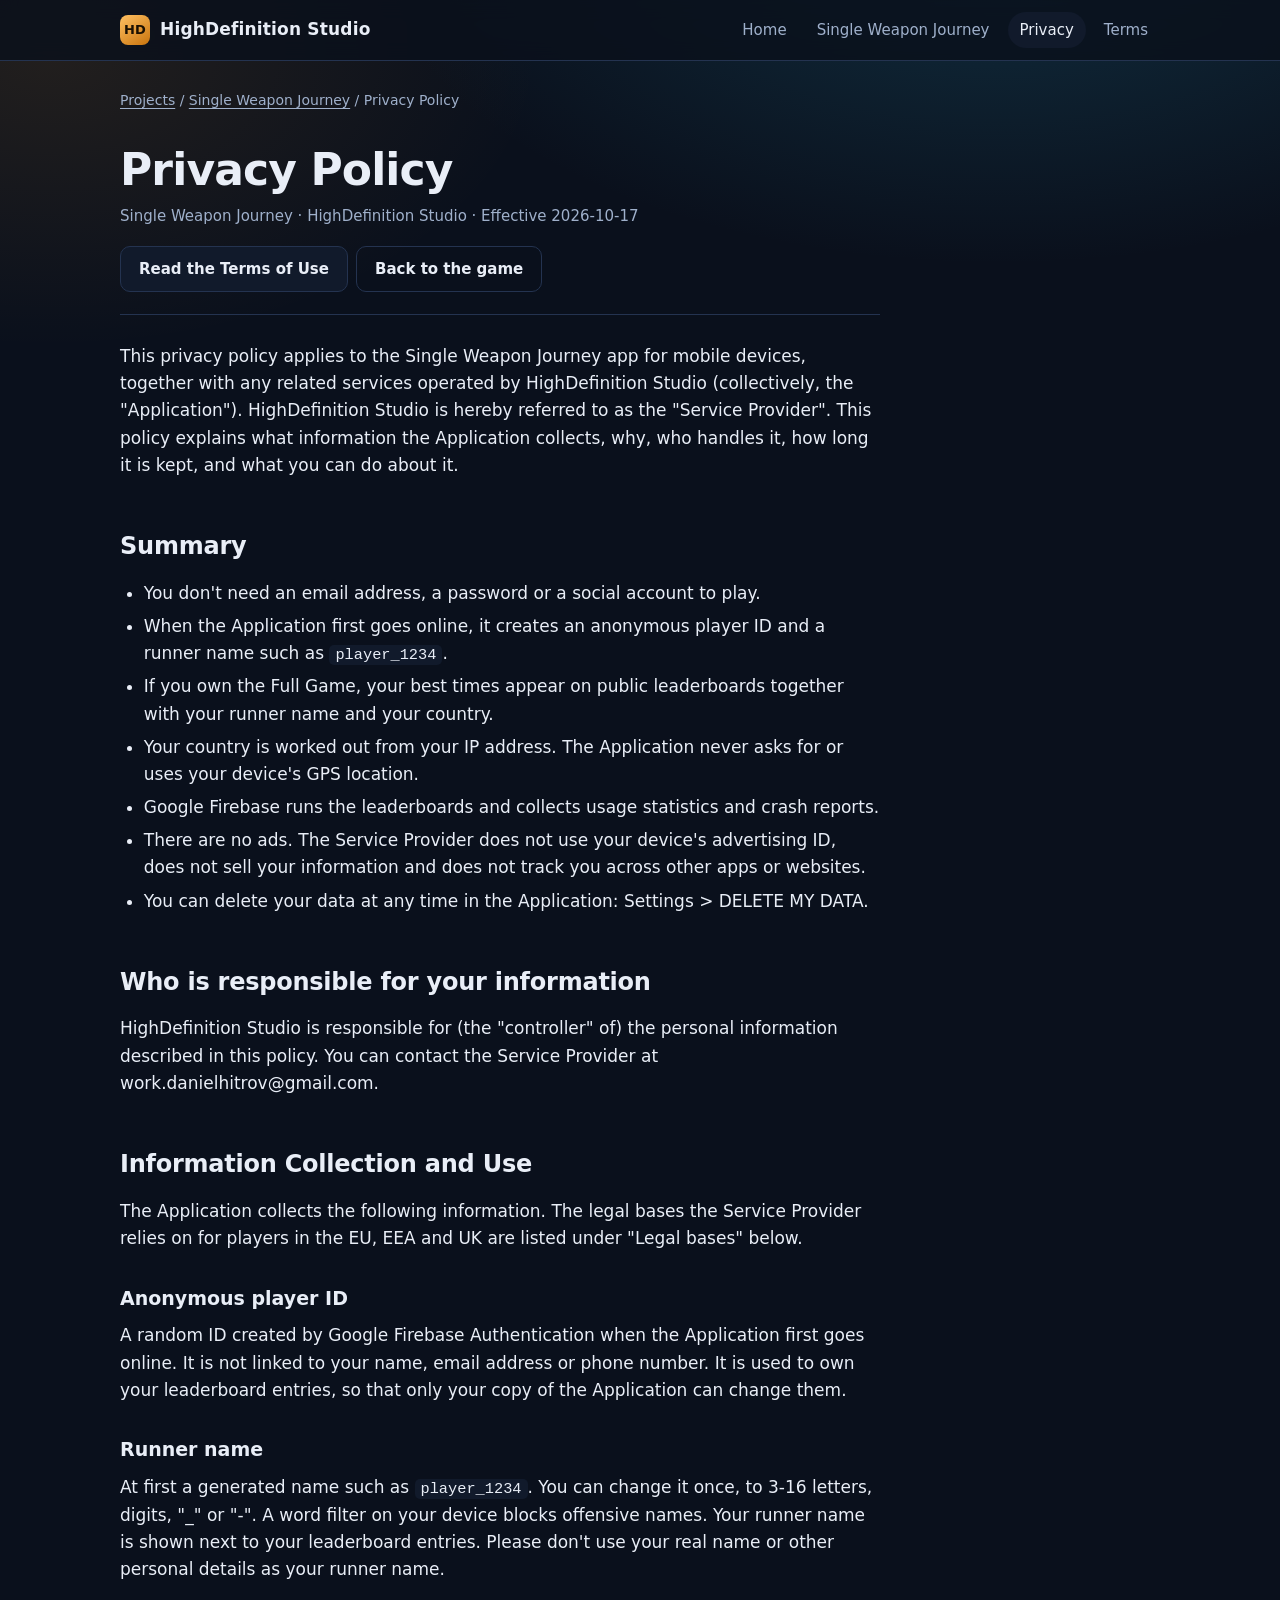
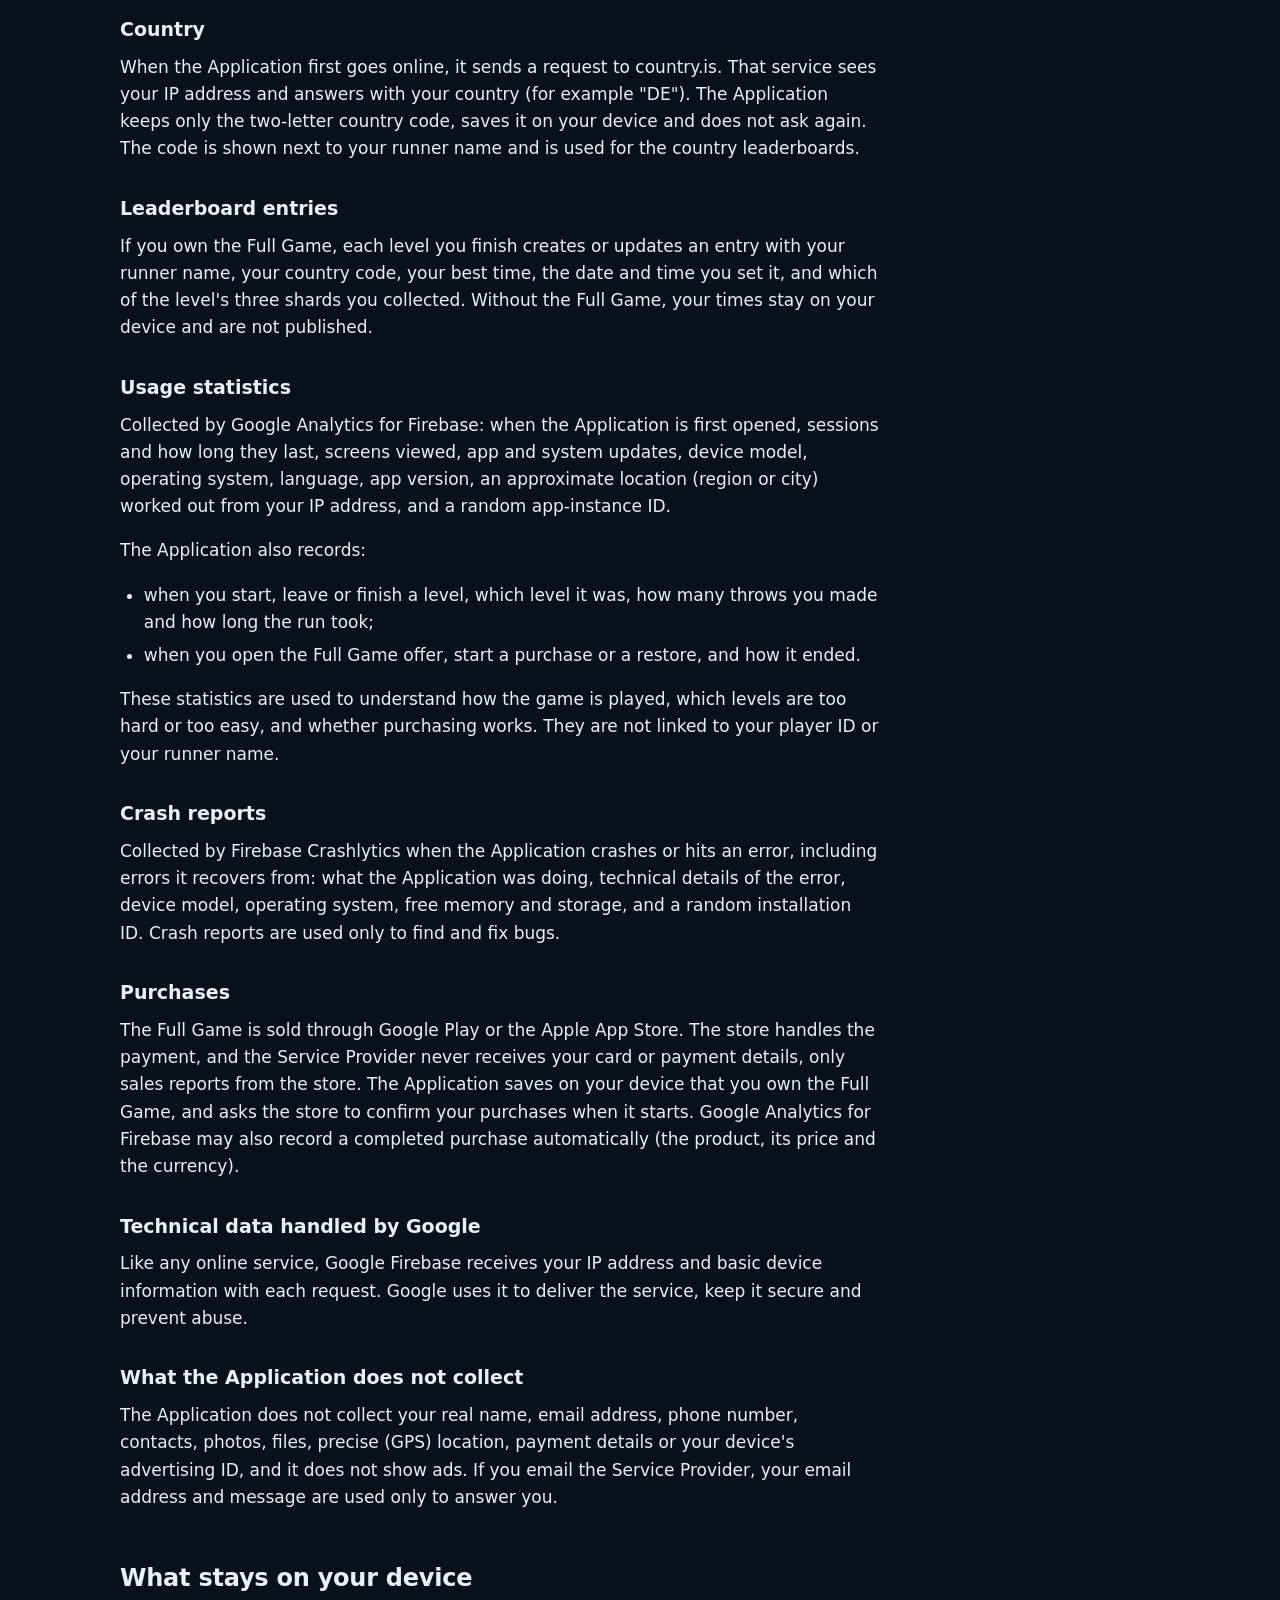
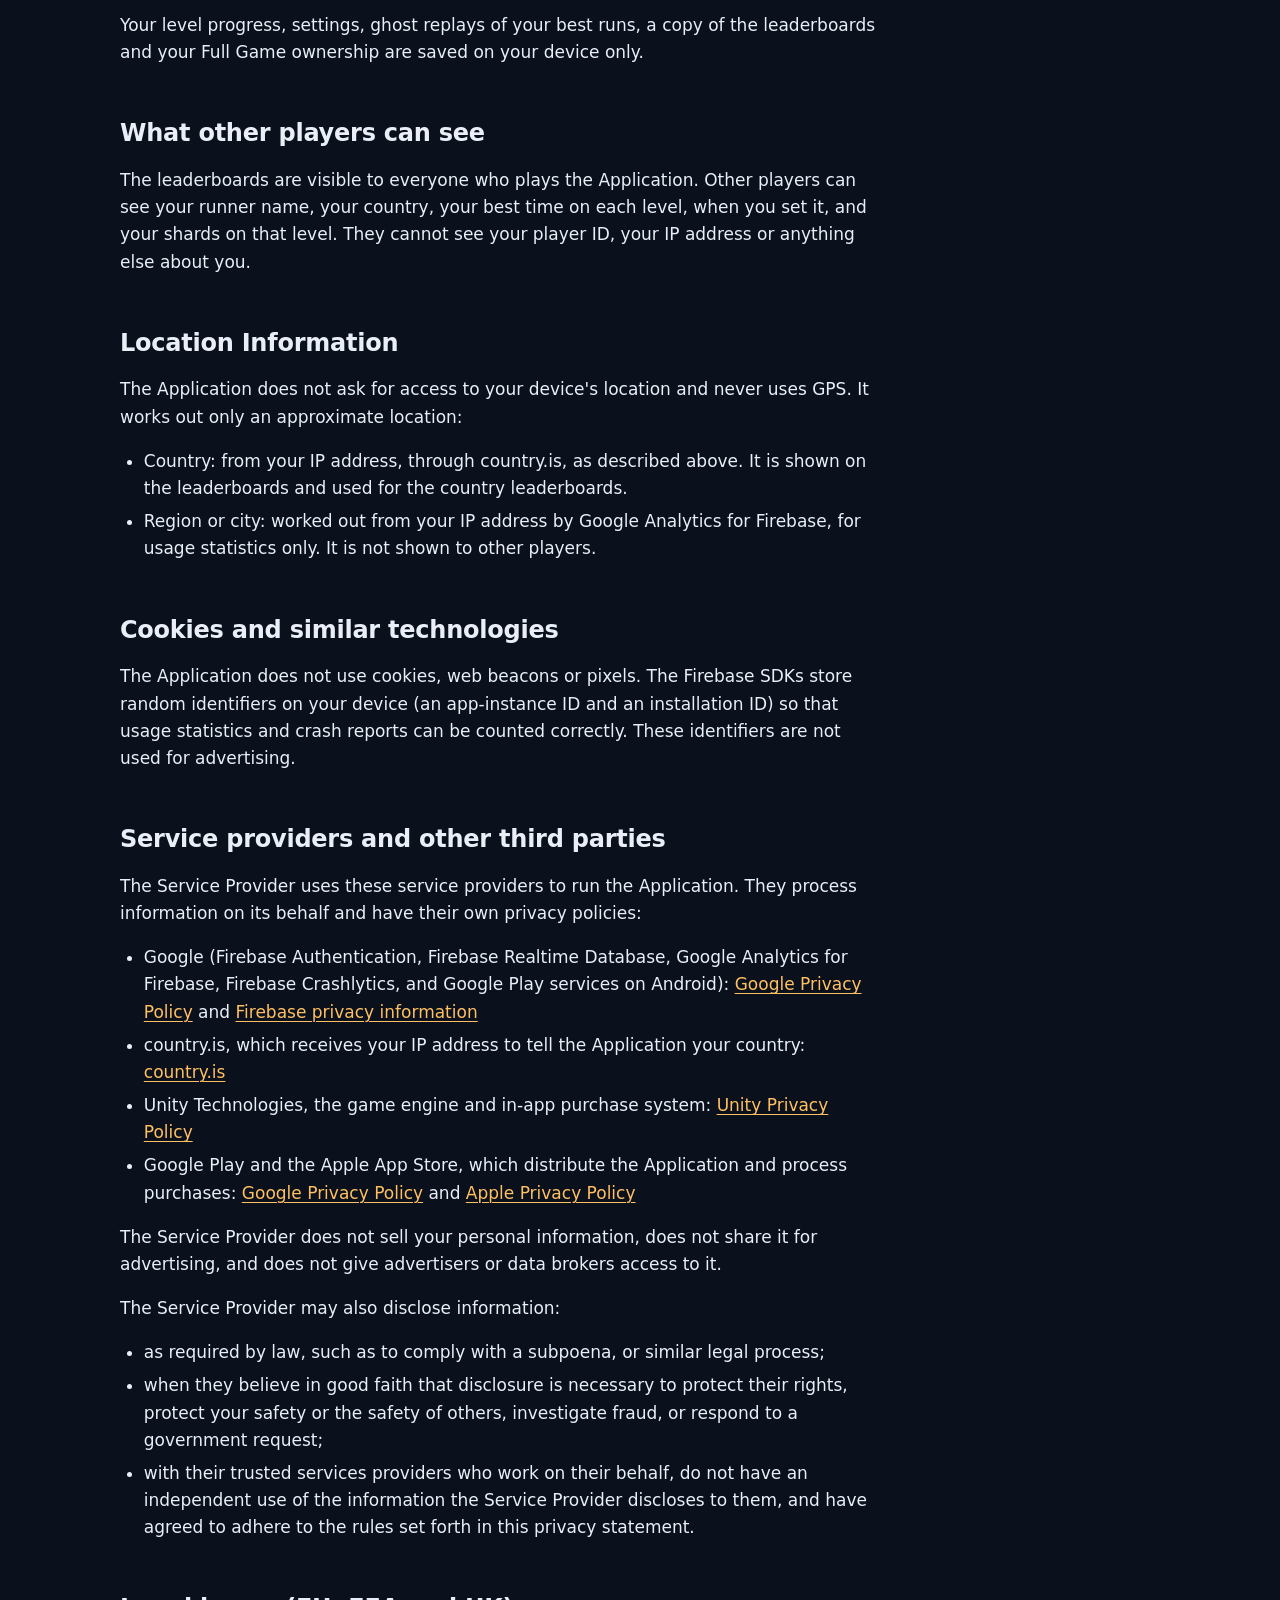
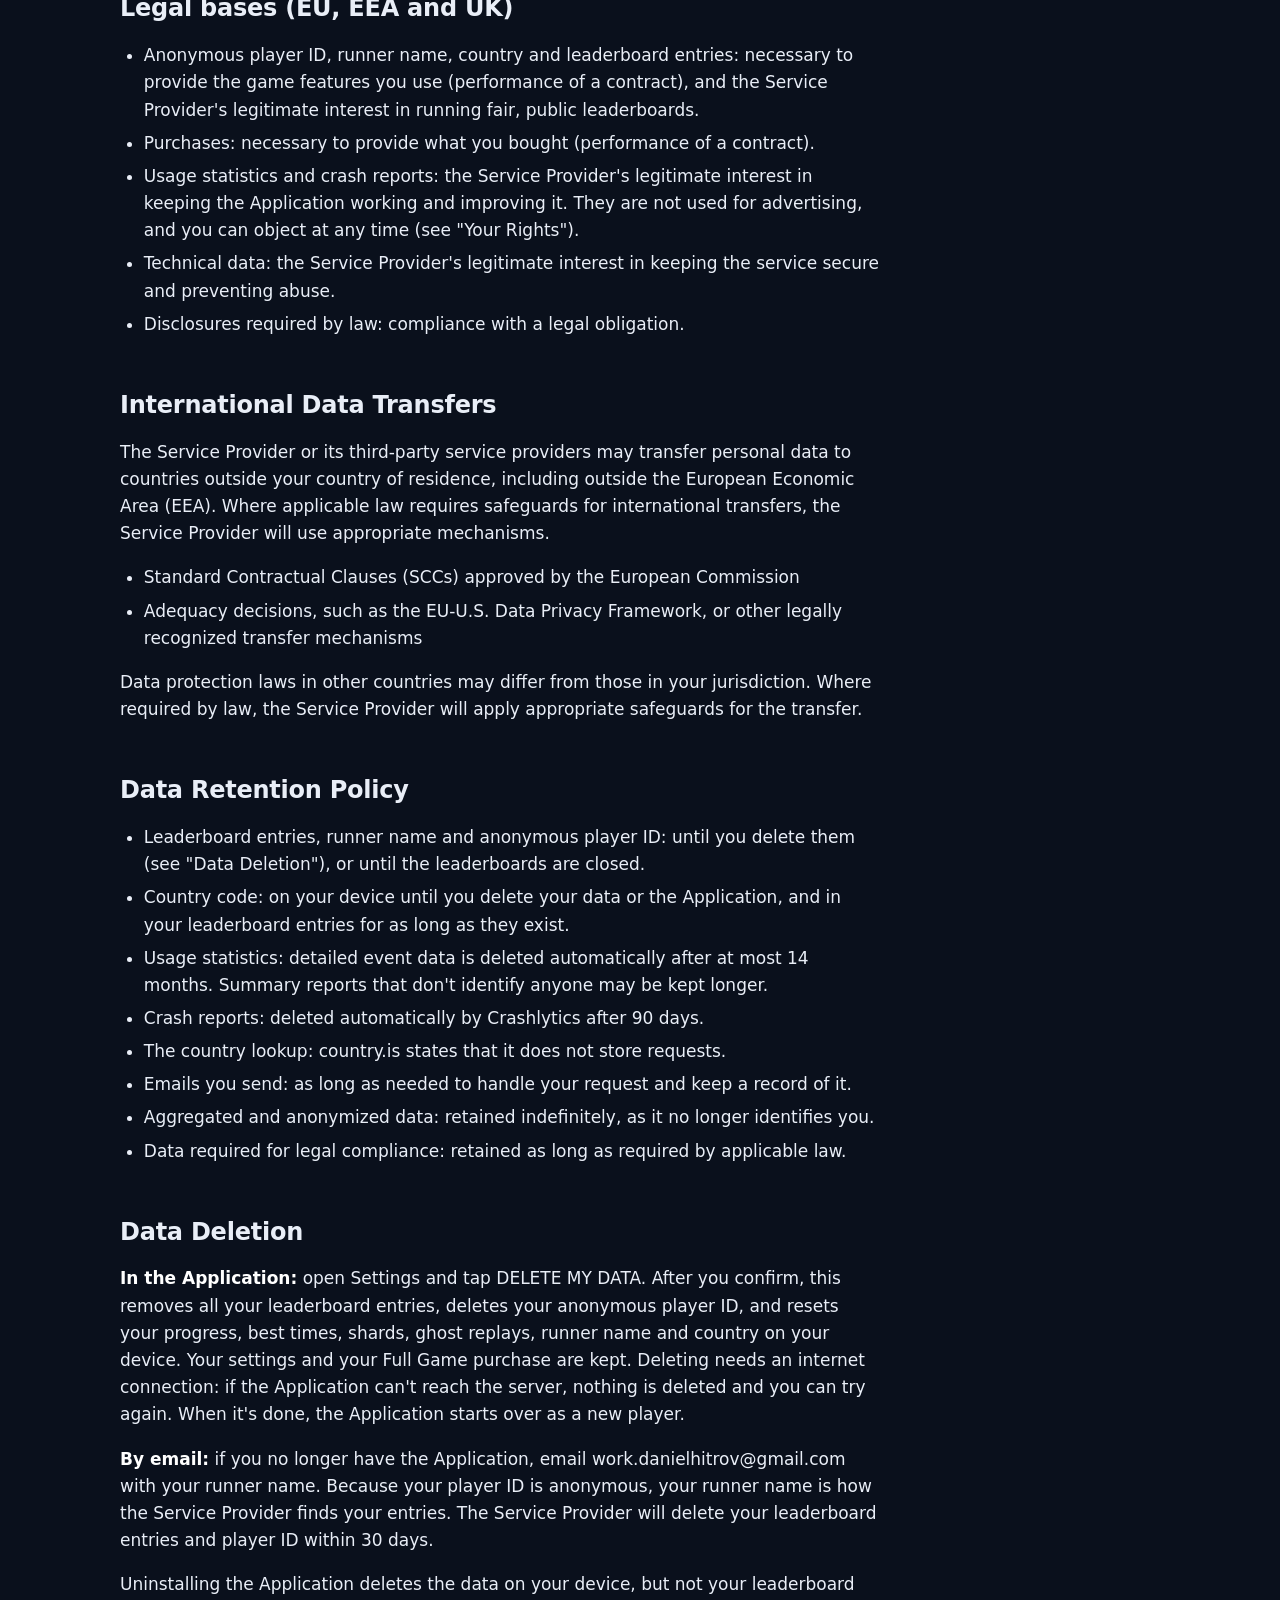
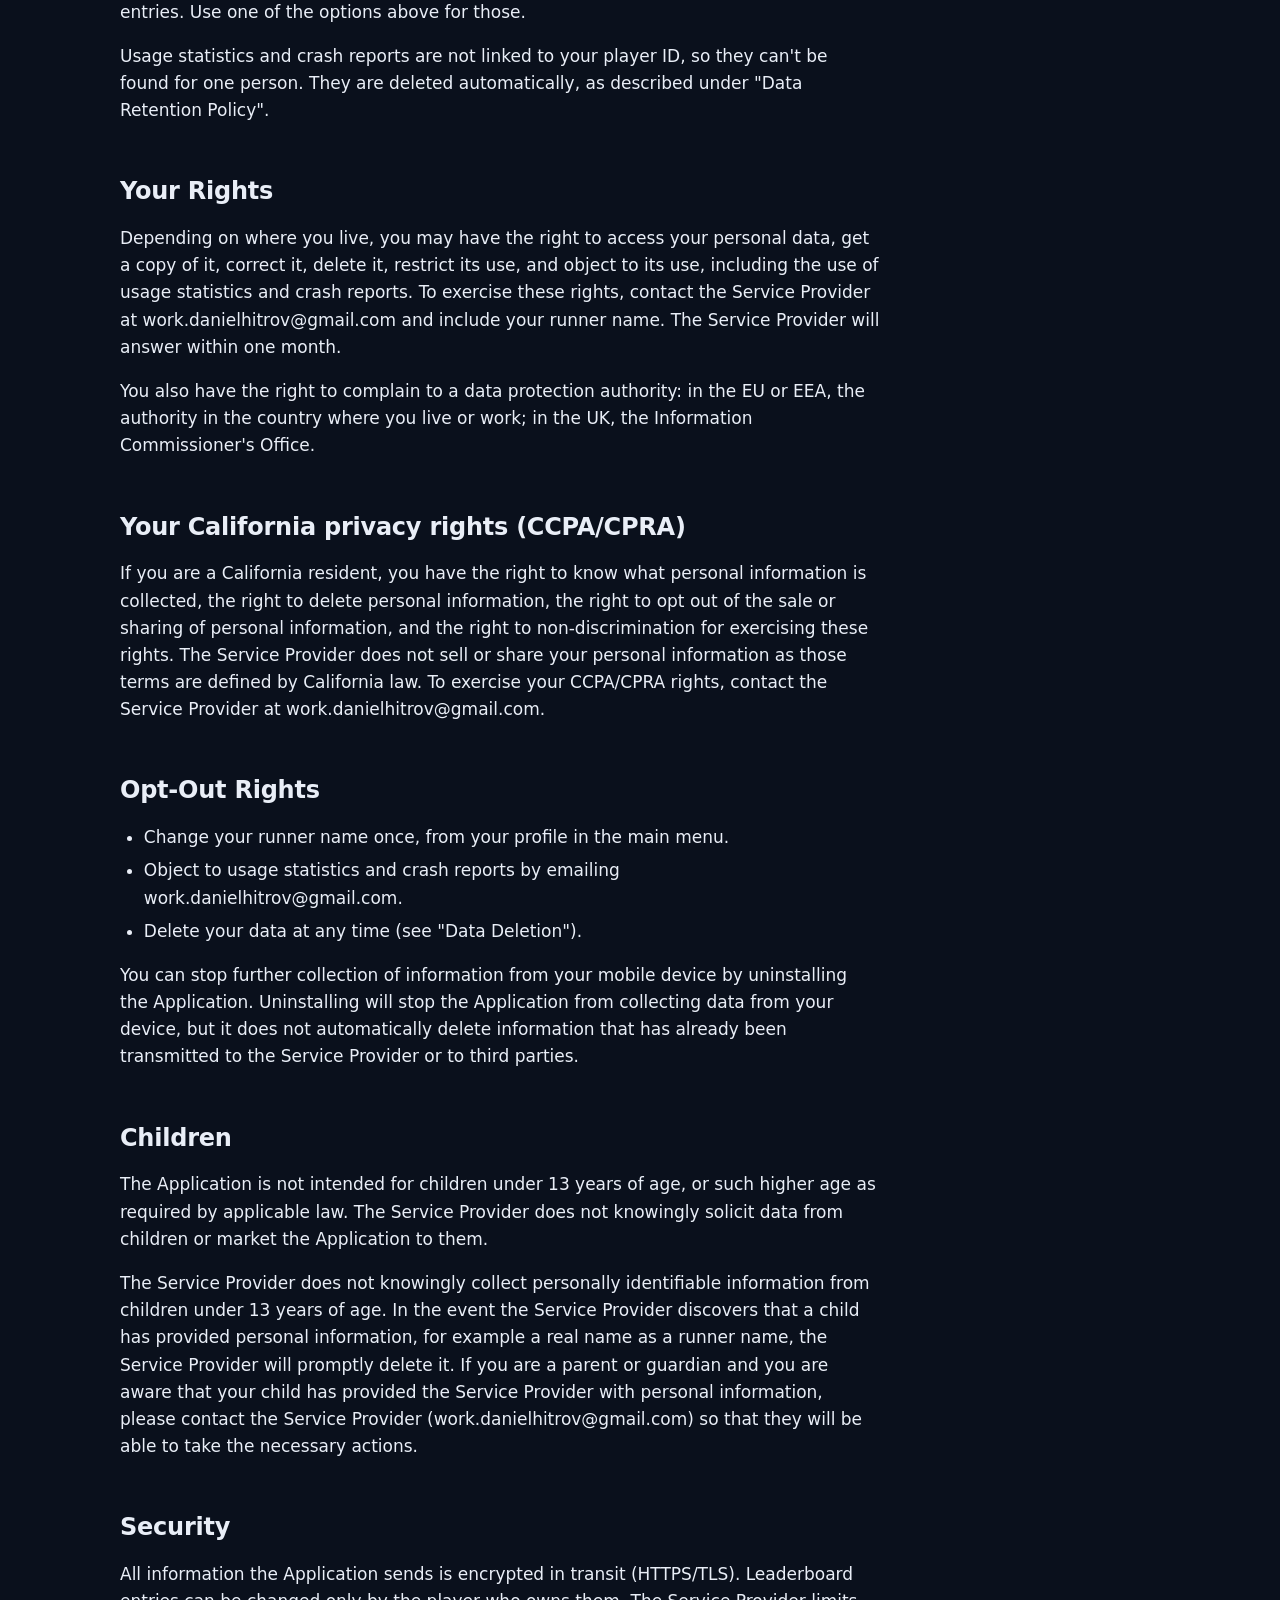
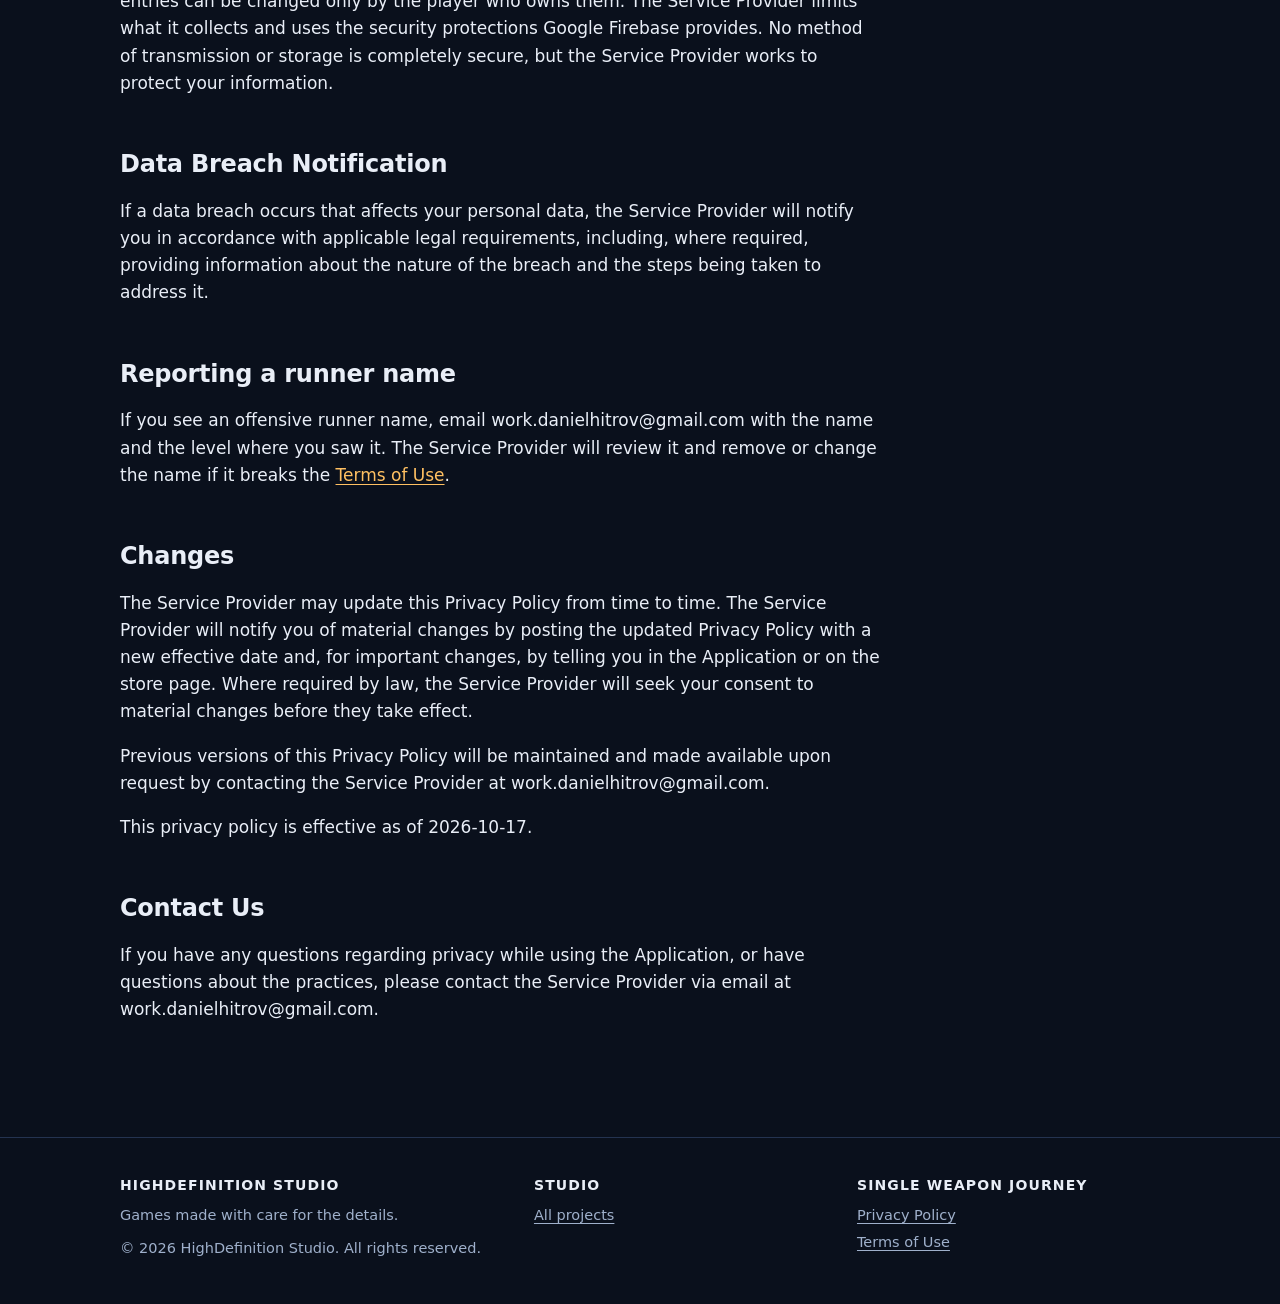
==== single-weapon-journey/privacy.html @ cf47b282 "Add the studio hub with Single Weapon Journey legal pages Replace the single generated privacy page " ====
<!doctype html>
<html lang="en">
<head>
  <meta charset="utf-8">
  <meta name="viewport" content="width=device-width, initial-scale=1">
  <title>Privacy Policy | Single Weapon Journey | HighDefinition Studio</title>
  <meta name="description" content="The Privacy Policy for Single Weapon Journey by HighDefinition Studio.">
  <meta name="theme-color" content="#0a101c">
  <link rel="icon" type="image/png" href="../assets/img/swj-icon.png">
  <link rel="stylesheet" href="../assets/css/site.css">
</head>
<body>

<header class="site-header">
  <div class="wrap">
    <a class="brand" href="../index.html" aria-label="HighDefinition Studio home">
      <span class="brand-mark" aria-hidden="true">HD</span>
      <span>HighDefinition Studio</span>
    </a>
    <nav class="nav" aria-label="Main">
      <a href="../index.html">Home</a>
      <a href="index.html">Single Weapon Journey</a>
      <a href="privacy.html" aria-current="page">Privacy</a>
      <a href="terms.html">Terms</a>
    </nav>
  </div>
</header>

<main>
  <div class="wrap">
    <p class="crumbs"><a href="../index.html">Projects</a> / <a href="index.html">Single Weapon Journey</a> / Privacy Policy</p>

    <article class="doc">
      <header class="doc-head">
        <h1>Privacy Policy</h1>
        <p class="meta">Single Weapon Journey &middot; HighDefinition Studio &middot; Effective 2026-10-17</p>
        <div class="doc-switch">
          <a class="btn" href="terms.html">Read the Terms of Use</a>
          <a class="btn quiet" href="index.html">Back to the game</a>
        </div>
      </header>

      <!-- Keep this policy in step with the game, the Terms of Use and the store data forms. -->
      <div class="prose" id="policy">
        <!-- BEGIN LEGAL CONTENT -->

        <p>This privacy policy applies to the Single Weapon Journey app for mobile devices, together with any related services operated by HighDefinition Studio (collectively, the "Application"). HighDefinition Studio is hereby referred to as the "Service Provider". This policy explains what information the Application collects, why, who handles it, how long it is kept, and what you can do about it.</p>

        <h2>Summary</h2>
        <ul>
          <li>You don't need an email address, a password or a social account to play.</li>
          <li>When the Application first goes online, it creates an anonymous player ID and a runner name such as <code>player_1234</code>.</li>
          <li>If you own the Full Game, your best times appear on public leaderboards together with your runner name and your country.</li>
          <li>Your country is worked out from your IP address. The Application never asks for or uses your device's GPS location.</li>
          <li>Google Firebase runs the leaderboards and collects usage statistics and crash reports.</li>
          <li>There are no ads. The Service Provider does not use your device's advertising ID, does not sell your information and does not track you across other apps or websites.</li>
          <li>You can delete your data at any time in the Application: Settings &gt; DELETE MY DATA.</li>
        </ul>

        <h2>Who is responsible for your information</h2>
        <p>HighDefinition Studio is responsible for (the "controller" of) the personal information described in this policy. You can contact the Service Provider at work.danielhitrov@gmail.com.</p>

        <h2>Information Collection and Use</h2>
        <p>The Application collects the following information. The legal bases the Service Provider relies on for players in the EU, EEA and UK are listed under "Legal bases" below.</p>

        <h3>Anonymous player ID</h3>
        <p>A random ID created by Google Firebase Authentication when the Application first goes online. It is not linked to your name, email address or phone number. It is used to own your leaderboard entries, so that only your copy of the Application can change them.</p>

        <h3>Runner name</h3>
        <p>At first a generated name such as <code>player_1234</code>. You can change it once, to 3-16 letters, digits, "_" or "-". A word filter on your device blocks offensive names. Your runner name is shown next to your leaderboard entries. Please don't use your real name or other personal details as your runner name.</p>

        <h3>Country</h3>
        <p>When the Application first goes online, it sends a request to country.is. That service sees your IP address and answers with your country (for example "DE"). The Application keeps only the two-letter country code, saves it on your device and does not ask again. The code is shown next to your runner name and is used for the country leaderboards.</p>

        <h3>Leaderboard entries</h3>
        <p>If you own the Full Game, each level you finish creates or updates an entry with your runner name, your country code, your best time, the date and time you set it, and which of the level's three shards you collected. Without the Full Game, your times stay on your device and are not published.</p>

        <h3>Usage statistics</h3>
        <p>Collected by Google Analytics for Firebase: when the Application is first opened, sessions and how long they last, screens viewed, app and system updates, device model, operating system, language, app version, an approximate location (region or city) worked out from your IP address, and a random app-instance ID.</p>
        <p>The Application also records:</p>
        <ul>
          <li>when you start, leave or finish a level, which level it was, how many throws you made and how long the run took;</li>
          <li>when you open the Full Game offer, start a purchase or a restore, and how it ended.</li>
        </ul>
        <p>These statistics are used to understand how the game is played, which levels are too hard or too easy, and whether purchasing works. They are not linked to your player ID or your runner name.</p>

        <h3>Crash reports</h3>
        <p>Collected by Firebase Crashlytics when the Application crashes or hits an error, including errors it recovers from: what the Application was doing, technical details of the error, device model, operating system, free memory and storage, and a random installation ID. Crash reports are used only to find and fix bugs.</p>

        <h3>Purchases</h3>
        <p>The Full Game is sold through Google Play or the Apple App Store. The store handles the payment, and the Service Provider never receives your card or payment details, only sales reports from the store. The Application saves on your device that you own the Full Game, and asks the store to confirm your purchases when it starts. Google Analytics for Firebase may also record a completed purchase automatically (the product, its price and the currency).</p>

        <h3>Technical data handled by Google</h3>
        <p>Like any online service, Google Firebase receives your IP address and basic device information with each request. Google uses it to deliver the service, keep it secure and prevent abuse.</p>

        <h3>What the Application does not collect</h3>
        <p>The Application does not collect your real name, email address, phone number, contacts, photos, files, precise (GPS) location, payment details or your device's advertising ID, and it does not show ads. If you email the Service Provider, your email address and message are used only to answer you.</p>

        <h2>What stays on your device</h2>
        <p>Your level progress, settings, ghost replays of your best runs, a copy of the leaderboards and your Full Game ownership are saved on your device only.</p>

        <h2>What other players can see</h2>
        <p>The leaderboards are visible to everyone who plays the Application. Other players can see your runner name, your country, your best time on each level, when you set it, and your shards on that level. They cannot see your player ID, your IP address or anything else about you.</p>

        <h2>Location Information</h2>
        <p>The Application does not ask for access to your device's location and never uses GPS. It works out only an approximate location:</p>
        <ul>
          <li>Country: from your IP address, through country.is, as described above. It is shown on the leaderboards and used for the country leaderboards.</li>
          <li>Region or city: worked out from your IP address by Google Analytics for Firebase, for usage statistics only. It is not shown to other players.</li>
        </ul>

        <h2>Cookies and similar technologies</h2>
        <p>The Application does not use cookies, web beacons or pixels. The Firebase SDKs store random identifiers on your device (an app-instance ID and an installation ID) so that usage statistics and crash reports can be counted correctly. These identifiers are not used for advertising.</p>

        <h2>Service providers and other third parties</h2>
        <p>The Service Provider uses these service providers to run the Application. They process information on its behalf and have their own privacy policies:</p>
        <ul>
          <li>Google (Firebase Authentication, Firebase Realtime Database, Google Analytics for Firebase, Firebase Crashlytics, and Google Play services on Android): <a href="https://policies.google.com/privacy" target="_blank" rel="noopener noreferrer">Google Privacy Policy</a> and <a href="https://firebase.google.com/support/privacy" target="_blank" rel="noopener noreferrer">Firebase privacy information</a></li>
          <li>country.is, which receives your IP address to tell the Application your country: <a href="https://country.is/" target="_blank" rel="noopener noreferrer">country.is</a></li>
          <li>Unity Technologies, the game engine and in-app purchase system: <a href="https://unity3d.com/legal/privacy-policy" target="_blank" rel="noopener noreferrer">Unity Privacy Policy</a></li>
          <li>Google Play and the Apple App Store, which distribute the Application and process purchases: <a href="https://policies.google.com/privacy" target="_blank" rel="noopener noreferrer">Google Privacy Policy</a> and <a href="https://www.apple.com/legal/privacy/" target="_blank" rel="noopener noreferrer">Apple Privacy Policy</a></li>
        </ul>
        <p>The Service Provider does not sell your personal information, does not share it for advertising, and does not give advertisers or data brokers access to it.</p>
        <p>The Service Provider may also disclose information:</p>
        <ul>
          <li>as required by law, such as to comply with a subpoena, or similar legal process;</li>
          <li>when they believe in good faith that disclosure is necessary to protect their rights, protect your safety or the safety of others, investigate fraud, or respond to a government request;</li>
          <li>with their trusted services providers who work on their behalf, do not have an independent use of the information the Service Provider discloses to them, and have agreed to adhere to the rules set forth in this privacy statement.</li>
        </ul>

        <h2>Legal bases (EU, EEA and UK)</h2>
        <ul>
          <li>Anonymous player ID, runner name, country and leaderboard entries: necessary to provide the game features you use (performance of a contract), and the Service Provider's legitimate interest in running fair, public leaderboards.</li>
          <li>Purchases: necessary to provide what you bought (performance of a contract).</li>
          <li>Usage statistics and crash reports: the Service Provider's legitimate interest in keeping the Application working and improving it. They are not used for advertising, and you can object at any time (see "Your Rights").</li>
          <li>Technical data: the Service Provider's legitimate interest in keeping the service secure and preventing abuse.</li>
          <li>Disclosures required by law: compliance with a legal obligation.</li>
        </ul>

        <h2>International Data Transfers</h2>
        <p>The Service Provider or its third-party service providers may transfer personal data to countries outside your country of residence, including outside the European Economic Area (EEA). Where applicable law requires safeguards for international transfers, the Service Provider will use appropriate mechanisms.</p>
        <ul>
          <li>Standard Contractual Clauses (SCCs) approved by the European Commission</li>
          <li>Adequacy decisions, such as the EU-U.S. Data Privacy Framework, or other legally recognized transfer mechanisms</li>
        </ul>
        <p>Data protection laws in other countries may differ from those in your jurisdiction. Where required by law, the Service Provider will apply appropriate safeguards for the transfer.</p>

        <h2>Data Retention Policy</h2>
        <ul>
          <li>Leaderboard entries, runner name and anonymous player ID: until you delete them (see "Data Deletion"), or until the leaderboards are closed.</li>
          <li>Country code: on your device until you delete your data or the Application, and in your leaderboard entries for as long as they exist.</li>
          <li>Usage statistics: detailed event data is deleted automatically after at most 14 months. Summary reports that don't identify anyone may be kept longer.</li>
          <li>Crash reports: deleted automatically by Crashlytics after 90 days.</li>
          <li>The country lookup: country.is states that it does not store requests.</li>
          <li>Emails you send: as long as needed to handle your request and keep a record of it.</li>
          <li>Aggregated and anonymized data: retained indefinitely, as it no longer identifies you.</li>
          <li>Data required for legal compliance: retained as long as required by applicable law.</li>
        </ul>

        <h2>Data Deletion</h2>
        <p><strong>In the Application:</strong> open Settings and tap DELETE MY DATA. After you confirm, this removes all your leaderboard entries, deletes your anonymous player ID, and resets your progress, best times, shards, ghost replays, runner name and country on your device. Your settings and your Full Game purchase are kept. Deleting needs an internet connection: if the Application can't reach the server, nothing is deleted and you can try again. When it's done, the Application starts over as a new player.</p>
        <p><strong>By email:</strong> if you no longer have the Application, email work.danielhitrov@gmail.com with your runner name. Because your player ID is anonymous, your runner name is how the Service Provider finds your entries. The Service Provider will delete your leaderboard entries and player ID within 30 days.</p>
        <p>Uninstalling the Application deletes the data on your device, but not your leaderboard entries. Use one of the options above for those.</p>
        <p>Usage statistics and crash reports are not linked to your player ID, so they can't be found for one person. They are deleted automatically, as described under "Data Retention Policy".</p>

        <h2>Your Rights</h2>
        <p>Depending on where you live, you may have the right to access your personal data, get a copy of it, correct it, delete it, restrict its use, and object to its use, including the use of usage statistics and crash reports. To exercise these rights, contact the Service Provider at work.danielhitrov@gmail.com and include your runner name. The Service Provider will answer within one month.</p>
        <p>You also have the right to complain to a data protection authority: in the EU or EEA, the authority in the country where you live or work; in the UK, the Information Commissioner's Office.</p>

        <h2>Your California privacy rights (CCPA/CPRA)</h2>
        <p>If you are a California resident, you have the right to know what personal information is collected, the right to delete personal information, the right to opt out of the sale or sharing of personal information, and the right to non-discrimination for exercising these rights. The Service Provider does not sell or share your personal information as those terms are defined by California law. To exercise your CCPA/CPRA rights, contact the Service Provider at work.danielhitrov@gmail.com.</p>

        <h2>Opt-Out Rights</h2>
        <ul>
          <li>Change your runner name once, from your profile in the main menu.</li>
          <li>Object to usage statistics and crash reports by emailing work.danielhitrov@gmail.com.</li>
          <li>Delete your data at any time (see "Data Deletion").</li>
        </ul>
        <p>You can stop further collection of information from your mobile device by uninstalling the Application. Uninstalling will stop the Application from collecting data from your device, but it does not automatically delete information that has already been transmitted to the Service Provider or to third parties.</p>

        <h2>Children</h2>
        <p>The Application is not intended for children under 13 years of age, or such higher age as required by applicable law. The Service Provider does not knowingly solicit data from children or market the Application to them.</p>
        <p>The Service Provider does not knowingly collect personally identifiable information from children under 13 years of age. In the event the Service Provider discovers that a child has provided personal information, for example a real name as a runner name, the Service Provider will promptly delete it. If you are a parent or guardian and you are aware that your child has provided the Service Provider with personal information, please contact the Service Provider (work.danielhitrov@gmail.com) so that they will be able to take the necessary actions.</p>

        <h2>Security</h2>
        <p>All information the Application sends is encrypted in transit (HTTPS/TLS). Leaderboard entries can be changed only by the player who owns them. The Service Provider limits what it collects and uses the security protections Google Firebase provides. No method of transmission or storage is completely secure, but the Service Provider works to protect your information.</p>

        <h2>Data Breach Notification</h2>
        <p>If a data breach occurs that affects your personal data, the Service Provider will notify you in accordance with applicable legal requirements, including, where required, providing information about the nature of the breach and the steps being taken to address it.</p>

        <h2>Reporting a runner name</h2>
        <p>If you see an offensive runner name, email work.danielhitrov@gmail.com with the name and the level where you saw it. The Service Provider will review it and remove or change the name if it breaks the <a href="terms.html">Terms of Use</a>.</p>

        <h2>Changes</h2>
        <p>The Service Provider may update this Privacy Policy from time to time. The Service Provider will notify you of material changes by posting the updated Privacy Policy with a new effective date and, for important changes, by telling you in the Application or on the store page. Where required by law, the Service Provider will seek your consent to material changes before they take effect.</p>
        <p>Previous versions of this Privacy Policy will be maintained and made available upon request by contacting the Service Provider at work.danielhitrov@gmail.com.</p>
        <p>This privacy policy is effective as of 2026-10-17.</p>

        <h2>Contact Us</h2>
        <p>If you have any questions regarding privacy while using the Application, or have questions about the practices, please contact the Service Provider via email at work.danielhitrov@gmail.com.</p>

        <!-- END LEGAL CONTENT -->
      </div>
    </article>
  </div>
</main>

<footer class="site-footer">
  <div class="wrap">
    <div>
      <h4>HighDefinition Studio</h4>
      <p>Games made with care for the details.</p>
      <p style="margin-top:10px">&copy; 2026 HighDefinition Studio. All rights reserved.</p>
    </div>
    <div>
      <h4>Studio</h4>
      <ul>
        <li><a href="../index.html">All projects</a></li>
      </ul>
    </div>
    <div>
      <h4>Single Weapon Journey</h4>
      <ul>
        <li><a href="privacy.html">Privacy Policy</a></li>
        <li><a href="terms.html">Terms of Use</a></li>
      </ul>
    </div>
  </div>
</footer>

</body>
</html>
---- assets/css/site.css ----
/* HighDefinition Studio - shared stylesheet. No external fonts or requests. */

:root {
  --bg: #0a101c;
  --bg-raise: #111a2b;
  --bg-card: #141f33;
  --line: #243350;
  --text: #e9eef7;
  --text-dim: #9fb0cb;
  --amber: #f5a12b;
  --amber-hot: #ffc062;
  --teal: #1f6f8b;
  --radius: 14px;
  --gutter: 20px;
  --max: 1080px;
  --font: "Segoe UI", system-ui, -apple-system, "Helvetica Neue", Arial, sans-serif;
  --mono: ui-monospace, "Cascadia Mono", "JetBrains Mono", Consolas, monospace;
  color-scheme: dark;
}

*, *::before, *::after { box-sizing: border-box; }

html { scroll-behavior: smooth; }

body {
  margin: 0;
  background:
    radial-gradient(900px 480px at 78% -8%, rgba(31, 111, 139, 0.32), transparent 70%),
    radial-gradient(700px 420px at 4% 6%, rgba(245, 161, 43, 0.10), transparent 70%),
    var(--bg);
  background-attachment: fixed;
  color: var(--text);
  font-family: var(--font);
  font-size: 17px;
  line-height: 1.6;
  -webkit-font-smoothing: antialiased;
}

img { max-width: 100%; height: auto; display: block; }

a { color: var(--amber-hot); text-decoration-thickness: 1px; text-underline-offset: 3px; }
a:hover { color: #fff; }

a:focus-visible, button:focus-visible {
  outline: 2px solid var(--amber);
  outline-offset: 3px;
  border-radius: 4px;
}

.wrap { width: 100%; max-width: var(--max); margin: 0 auto; padding: 0 var(--gutter); }

/* ---------- header ---------- */

.site-header {
  position: sticky;
  top: 0;
  z-index: 10;
  background: rgba(10, 16, 28, 0.82);
  backdrop-filter: blur(10px);
  -webkit-backdrop-filter: blur(10px);
  border-bottom: 1px solid var(--line);
}

.site-header .wrap {
  display: flex;
  flex-wrap: wrap;
  align-items: center;
  justify-content: space-between;
  gap: 4px 16px;
  min-height: 60px;
  padding-top: 8px;
  padding-bottom: 8px;
}

.brand {
  display: inline-flex;
  align-items: center;
  gap: 10px;
  color: var(--text);
  text-decoration: none;
  font-weight: 700;
  letter-spacing: 0.01em;
}

.brand-mark {
  display: grid;
  place-items: center;
  width: 30px;
  height: 30px;
  border-radius: 8px;
  background: linear-gradient(145deg, var(--amber-hot), #c9740d);
  color: #1b1002;
  font-size: 13px;
  font-weight: 800;
  letter-spacing: 0.02em;
}

.brand:hover { color: #fff; }

.nav { display: flex; gap: 6px; flex-wrap: wrap; }

.nav a {
  color: var(--text-dim);
  text-decoration: none;
  font-size: 15px;
  padding: 6px 12px;
  border-radius: 999px;
}

.nav a:hover, .nav a[aria-current="page"] { color: var(--text); background: var(--bg-raise); }

/* ---------- hero ---------- */

.hero { padding-top: 84px; padding-bottom: 56px; }

.eyebrow {
  display: inline-flex;
  align-items: center;
  gap: 10px;
  margin: 0 0 18px;
  font-family: var(--mono);
  font-size: 13px;
  letter-spacing: 0.14em;
  text-transform: uppercase;
  color: var(--amber);
}

.eyebrow::before { content: ""; width: 22px; height: 2px; background: var(--amber); }

h1 {
  margin: 0 0 18px;
  font-size: clamp(36px, 6.4vw, 64px);
  line-height: 1.06;
  letter-spacing: -0.02em;
}

h1 em { font-style: normal; color: var(--amber); }

.lead { max-width: 640px; margin: 0; color: var(--text-dim); font-size: clamp(17px, 2.2vw, 20px); }

/* ---------- sections ---------- */

section { padding: 28px 0 56px; }

.section-title {
  display: flex;
  align-items: baseline;
  justify-content: space-between;
  gap: 12px;
  margin: 0 0 22px;
}

h2 { margin: 0; font-size: clamp(22px, 3.4vw, 30px); letter-spacing: -0.01em; }

.section-note { margin: 0; color: var(--text-dim); font-size: 15px; }

/* ---------- project cards ---------- */

.grid {
  display: grid;
  grid-template-columns: repeat(auto-fill, minmax(min(100%, 330px), 1fr));
  gap: 22px;
}

.card {
  display: flex;
  flex-direction: column;
  overflow: hidden;
  background: var(--bg-card);
  border: 1px solid var(--line);
  border-radius: var(--radius);
  transition: border-color 0.2s, transform 0.2s, box-shadow 0.2s;
}

.card:hover {
  border-color: rgba(245, 161, 43, 0.55);
  transform: translateY(-3px);
  box-shadow: 0 18px 40px -22px rgba(245, 161, 43, 0.35);
}

.card-media { position: relative; display: block; aspect-ratio: 2 / 1; background: var(--bg-raise); }
.card-media img { width: 100%; height: 100%; object-fit: cover; }

.card-media .icon {
  position: absolute;
  left: 16px;
  bottom: -26px;
  width: 64px;
  height: 64px;
  border-radius: 15px;
  border: 3px solid var(--bg-card);
  box-shadow: 0 8px 18px rgba(0, 0, 0, 0.45);
}

.card-body { display: flex; flex-direction: column; flex: 1; padding: 38px 20px 20px; }

.card h3 { margin: 0 0 4px; font-size: 21px; }

.tagline { margin: 0 0 12px; color: var(--amber); font-family: var(--mono); font-size: 13px; letter-spacing: 0.08em; text-transform: uppercase; }

.card p.desc { margin: 0 0 18px; color: var(--text-dim); font-size: 15.5px; }

.chips { display: flex; flex-wrap: wrap; gap: 8px; margin: 0 0 20px; padding: 0; list-style: none; }

.chip {
  padding: 3px 10px;
  border: 1px solid var(--line);
  border-radius: 999px;
  color: var(--text-dim);
  font-size: 13px;
}

.chip.status { border-color: rgba(245, 161, 43, 0.5); color: var(--amber-hot); }

.card-actions { display: flex; flex-wrap: wrap; gap: 10px; margin-top: auto; }

.card.placeholder {
  align-items: center;
  justify-content: center;
  min-height: 280px;
  padding: 28px;
  text-align: center;
  background: transparent;
  border-style: dashed;
  color: var(--text-dim);
}

.card.placeholder:hover { transform: none; border-color: var(--line); box-shadow: none; }
.card.placeholder strong { display: block; margin-bottom: 6px; color: var(--text); font-size: 18px; }

/* ---------- buttons ---------- */

.btn {
  display: inline-flex;
  align-items: center;
  justify-content: center;
  gap: 8px;
  padding: 10px 18px;
  border: 1px solid var(--line);
  border-radius: 10px;
  background: var(--bg-raise);
  color: var(--text);
  font: inherit;
  font-size: 15px;
  font-weight: 600;
  text-decoration: none;
  cursor: pointer;
  transition: background 0.15s, border-color 0.15s, color 0.15s;
}

.btn:hover { background: #1b2a45; border-color: #35507f; color: #fff; }

.btn.primary { background: linear-gradient(180deg, var(--amber-hot), var(--amber)); border-color: transparent; color: #1b1002; }
.btn.primary:hover { background: linear-gradient(180deg, #ffd08a, var(--amber-hot)); color: #1b1002; }

.btn.quiet { background: transparent; }

.btn[aria-disabled="true"] { opacity: 0.55; cursor: default; pointer-events: none; }

/* ---------- project page ---------- */

.crumbs { margin: 28px 0 0; color: var(--text-dim); font-size: 14px; }
.crumbs a { color: var(--text-dim); }
.crumbs a:hover { color: var(--text); }

.project-hero { padding: 24px 0 40px; display: grid; gap: 32px; align-items: center; }

@media (min-width: 880px) {
  .project-hero { grid-template-columns: 1.05fr 1fr; }
}

.project-title { display: flex; align-items: center; gap: 16px; margin-bottom: 18px; }
.project-title img { width: 72px; height: 72px; border-radius: 17px; box-shadow: 0 10px 26px rgba(0, 0, 0, 0.5); }
.project-title h1 { margin: 0; font-size: clamp(30px, 5vw, 48px); }

.project-hero .shot { border: 1px solid var(--line); border-radius: var(--radius); overflow: hidden; box-shadow: 0 24px 60px -30px rgba(0, 0, 0, 0.8); }

.actions { display: flex; flex-wrap: wrap; gap: 12px; margin-top: 26px; }

.features { display: grid; grid-template-columns: repeat(auto-fill, minmax(min(100%, 250px), 1fr)); gap: 18px; margin: 0; padding: 0; list-style: none; }

.features li { padding: 18px 18px 16px; background: var(--bg-card); border: 1px solid var(--line); border-radius: var(--radius); }
.features h3 { margin: 0 0 6px; font-size: 17px; color: var(--amber-hot); }
.features p { margin: 0; color: var(--text-dim); font-size: 15px; }

.legal-links { display: grid; grid-template-columns: repeat(auto-fit, minmax(min(100%, 280px), 1fr)); gap: 18px; }

.legal-link {
  display: block;
  padding: 20px;
  background: var(--bg-card);
  border: 1px solid var(--line);
  border-radius: var(--radius);
  color: var(--text);
  text-decoration: none;
  transition: border-color 0.2s, background 0.2s;
}

.legal-link:hover { border-color: rgba(245, 161, 43, 0.55); background: #17253d; color: #fff; }
.legal-link strong { display: block; margin-bottom: 4px; font-size: 18px; }
.legal-link span { color: var(--text-dim); font-size: 15px; }

/* ---------- legal documents ---------- */

.doc { max-width: 760px; padding: 36px 0 72px; }

.doc-head { margin-bottom: 28px; padding-bottom: 22px; border-bottom: 1px solid var(--line); }
.doc-head h1 { font-size: clamp(30px, 5vw, 44px); margin-bottom: 10px; }
.doc-head .meta { margin: 0; color: var(--text-dim); font-size: 15px; }

.doc-switch { display: flex; flex-wrap: wrap; gap: 8px; margin: 18px 0 0; }

.prose h2 { margin: 2em 0 0.6em; font-size: 24px; }
.prose h3 { margin: 1.6em 0 0.5em; font-size: 19px; }
.prose p, .prose ul, .prose ol, .prose table { margin: 0 0 1em; }
.prose ul, .prose ol { padding-left: 1.4em; }
.prose li { margin-bottom: 0.35em; }
.prose strong { color: #fff; }
.prose hr { margin: 2em 0; border: 0; border-top: 1px solid var(--line); }

.prose table { width: 100%; border-collapse: collapse; font-size: 15px; display: block; overflow-x: auto; }
.prose th, .prose td { padding: 10px 12px; border: 1px solid var(--line); text-align: left; vertical-align: top; }
.prose th { background: var(--bg-raise); color: #fff; }

.prose code { padding: 1px 6px; border-radius: 5px; background: var(--bg-raise); font-family: var(--mono); font-size: 0.9em; }

.prose blockquote { margin: 0 0 1em; padding: 4px 16px; border-left: 3px solid var(--amber); color: var(--text-dim); }

.notice {
  margin: 0 0 28px;
  padding: 16px 18px;
  border: 1px dashed rgba(245, 161, 43, 0.6);
  border-radius: var(--radius);
  background: rgba(245, 161, 43, 0.07);
  color: var(--text);
  font-size: 15.5px;
}

.notice strong { color: var(--amber-hot); }

/* ---------- footer ---------- */

.site-footer { margin-top: 24px; padding: 36px 0 44px; border-top: 1px solid var(--line); color: var(--text-dim); font-size: 14.5px; }

.site-footer .wrap { display: grid; gap: 20px; }

@media (min-width: 720px) {
  .site-footer .wrap { grid-template-columns: 1.3fr 1fr 1fr; }
}

.site-footer h4 { margin: 0 0 8px; color: var(--text); font-size: 14px; letter-spacing: 0.08em; text-transform: uppercase; }
.site-footer ul { margin: 0; padding: 0; list-style: none; }
.site-footer li { margin-bottom: 4px; }
.site-footer a { color: var(--text-dim); }
.site-footer a:hover { color: #fff; }
.site-footer p { margin: 0; }

@media (prefers-reduced-motion: reduce) {
  html { scroll-behavior: auto; }
  .card, .btn, .legal-link { transition: none; }
  .card:hover { transform: none; }
}

@media (max-width: 560px) {
  body { font-size: 16px; }
  .hero { padding-top: 48px; padding-bottom: 32px; }
  .site-header { position: static; }
  .nav { margin-left: -9px; }
  .nav a { padding: 6px 9px; font-size: 14px; }
  .section-title { flex-direction: column; align-items: flex-start; gap: 4px; }
}
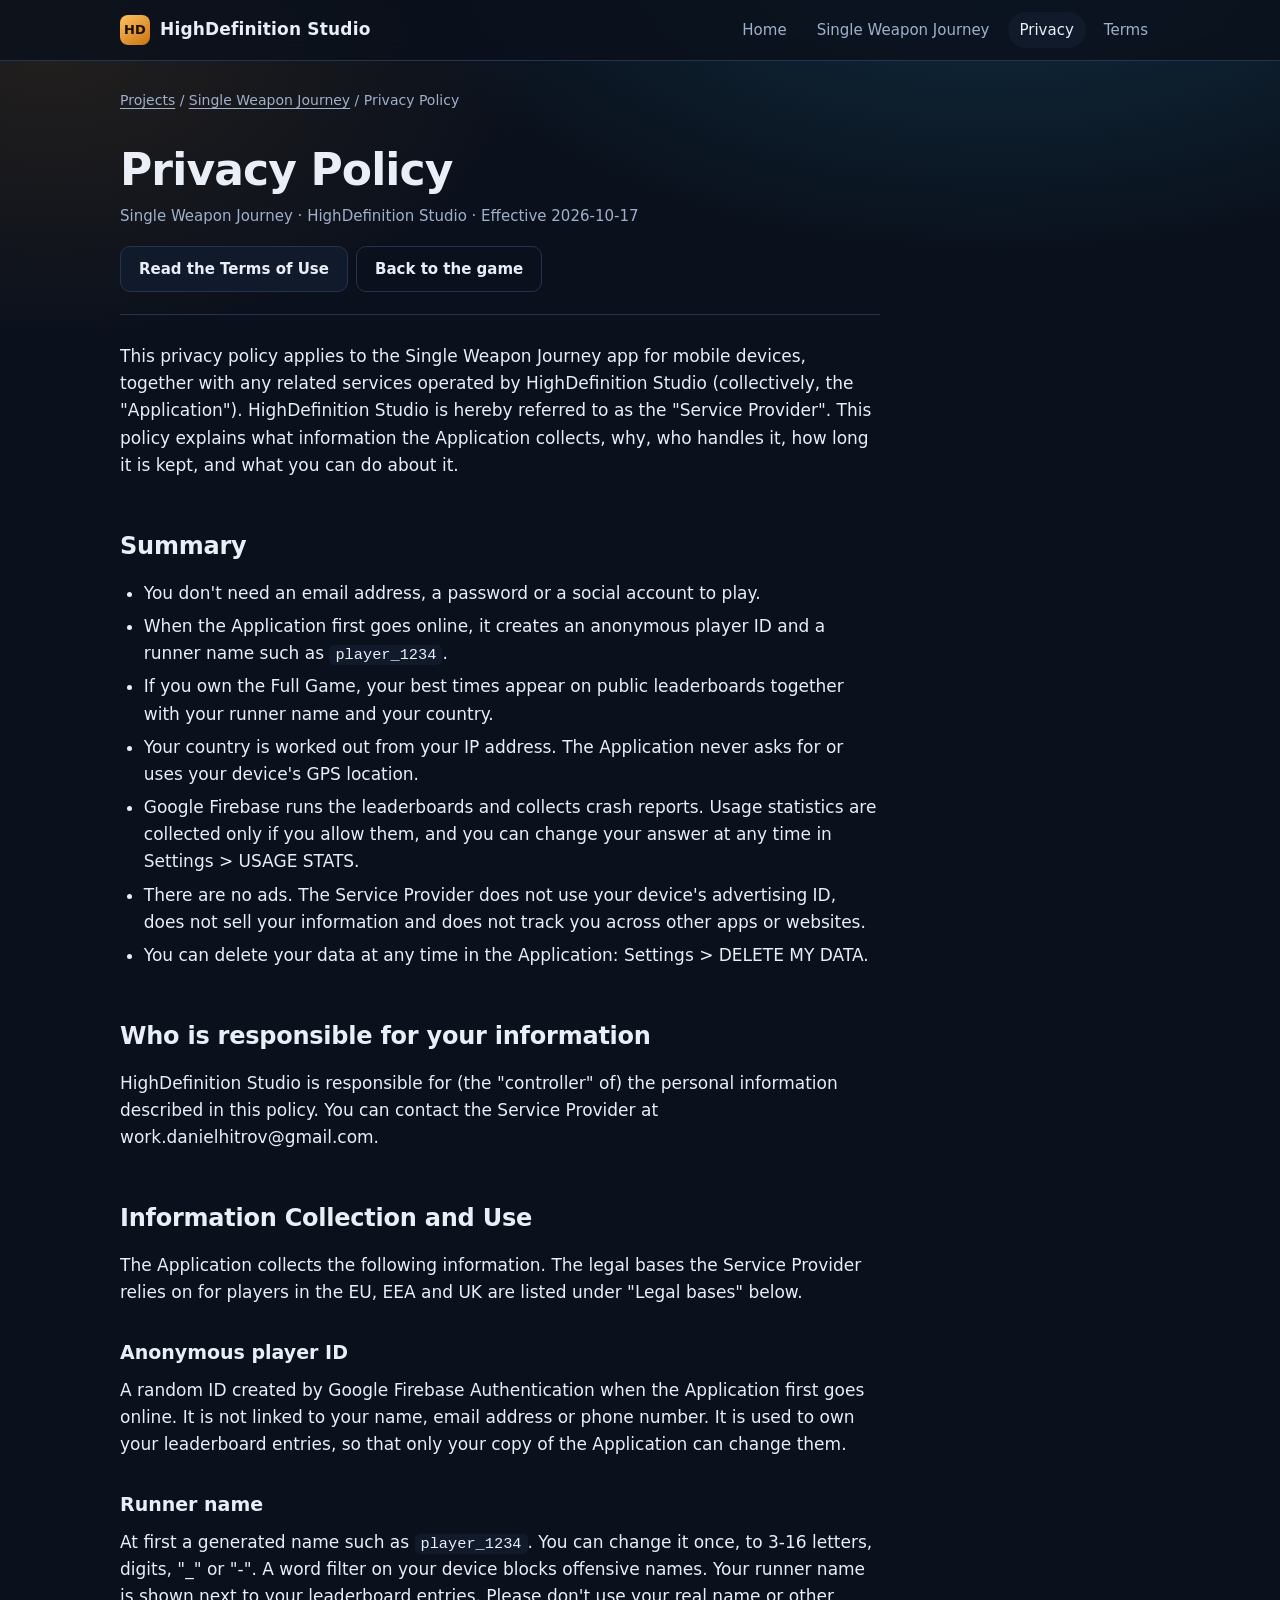
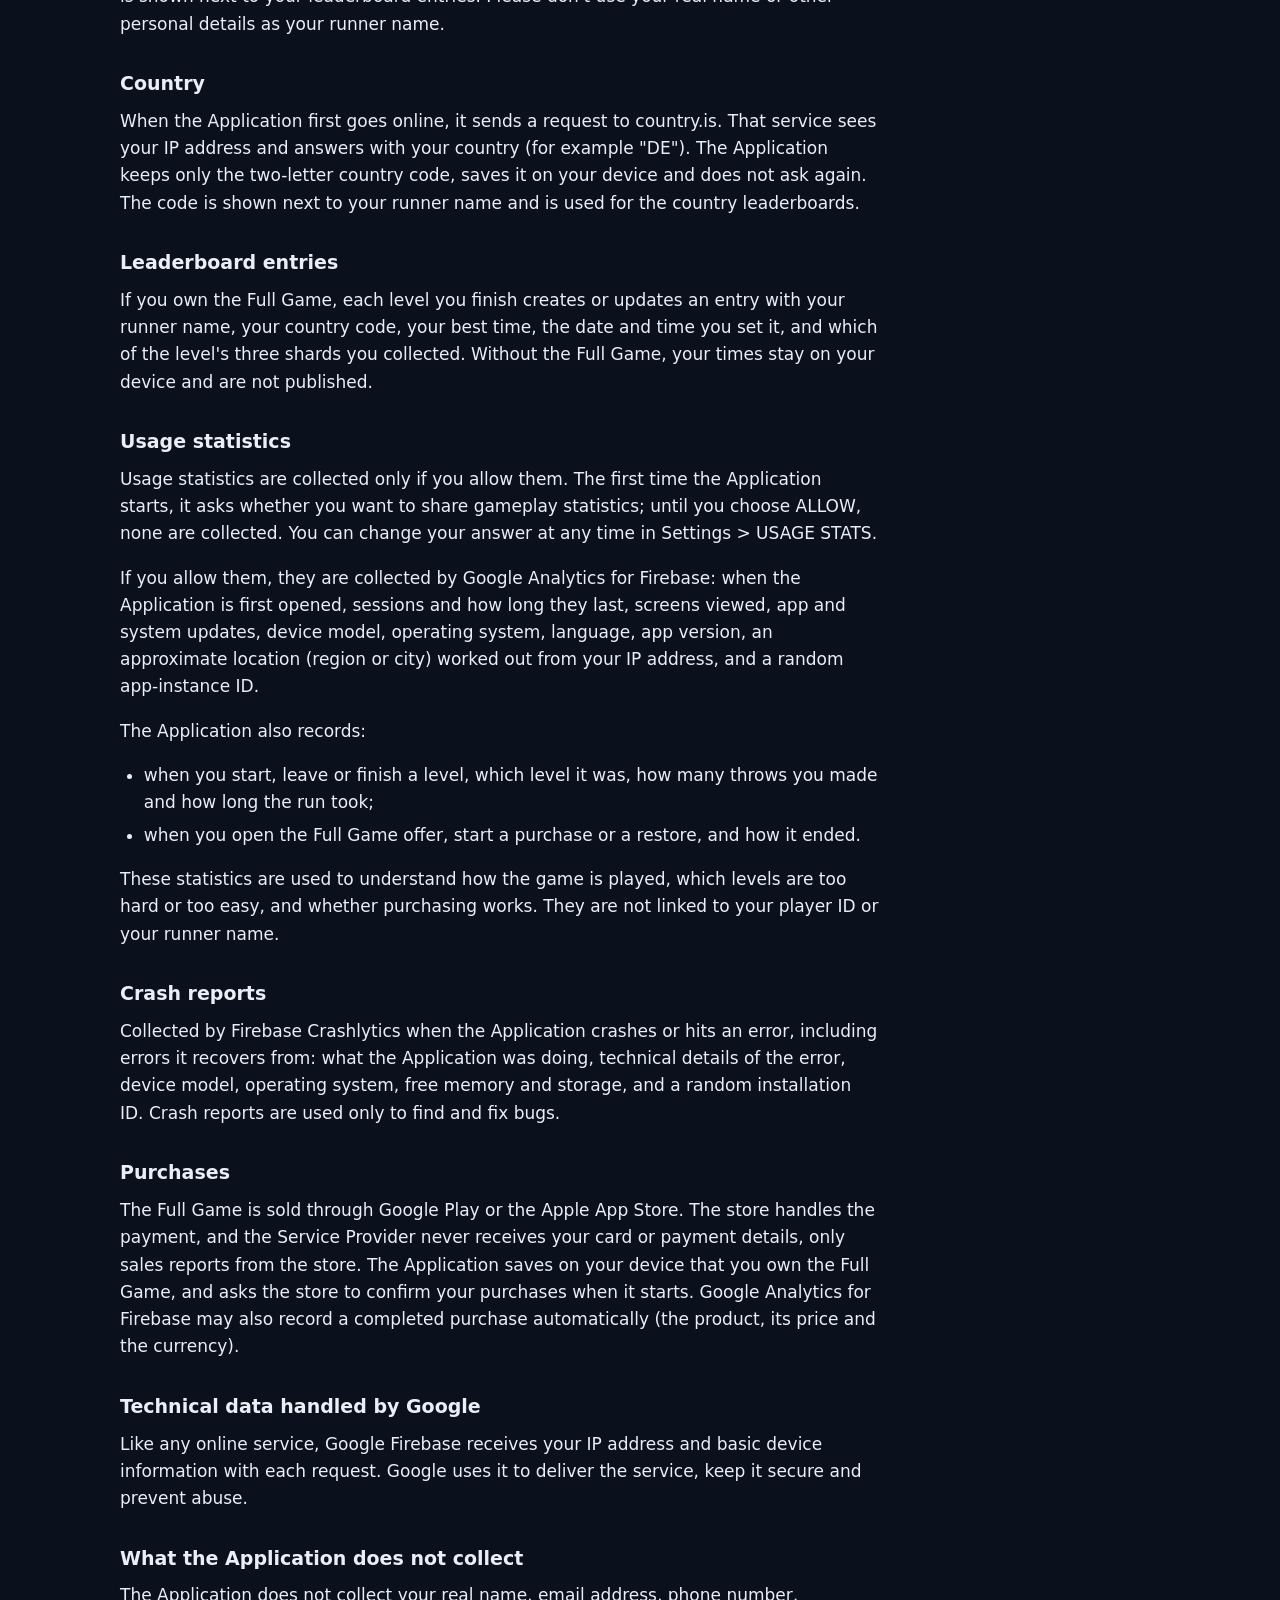
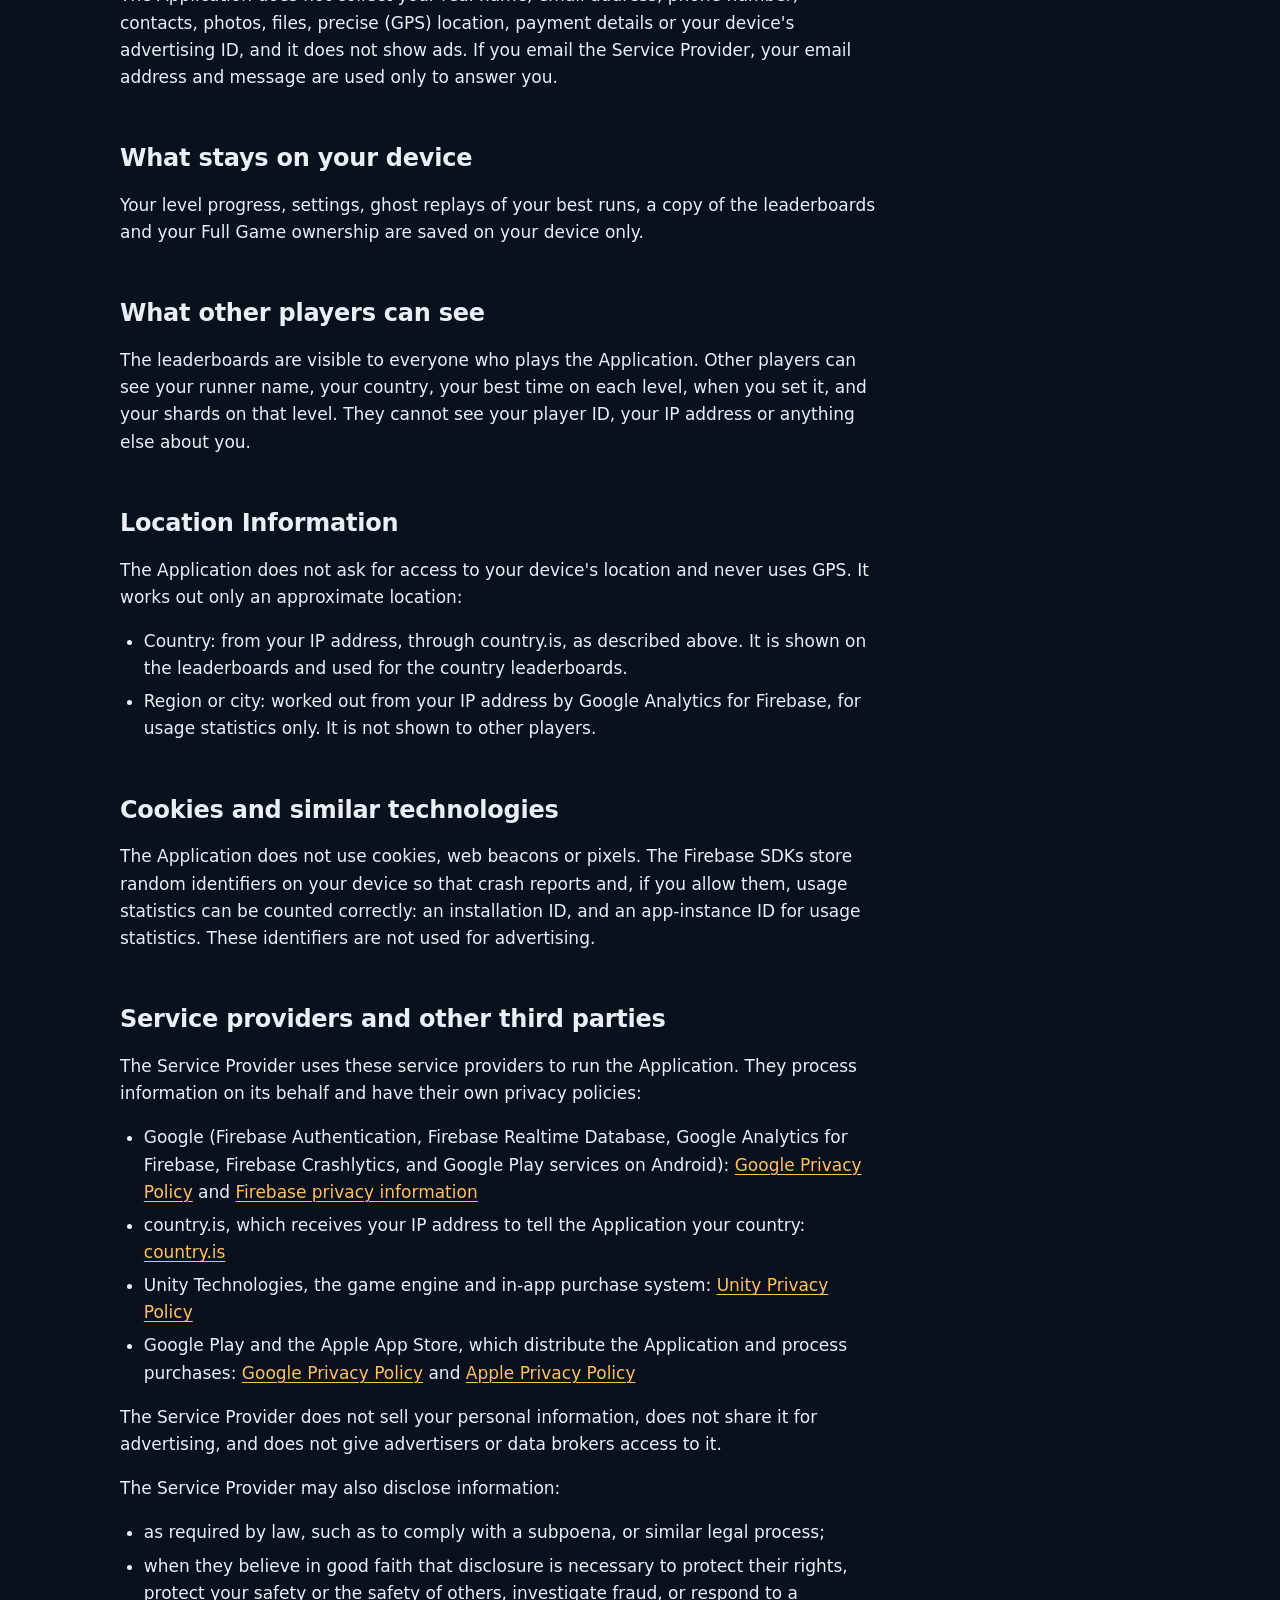
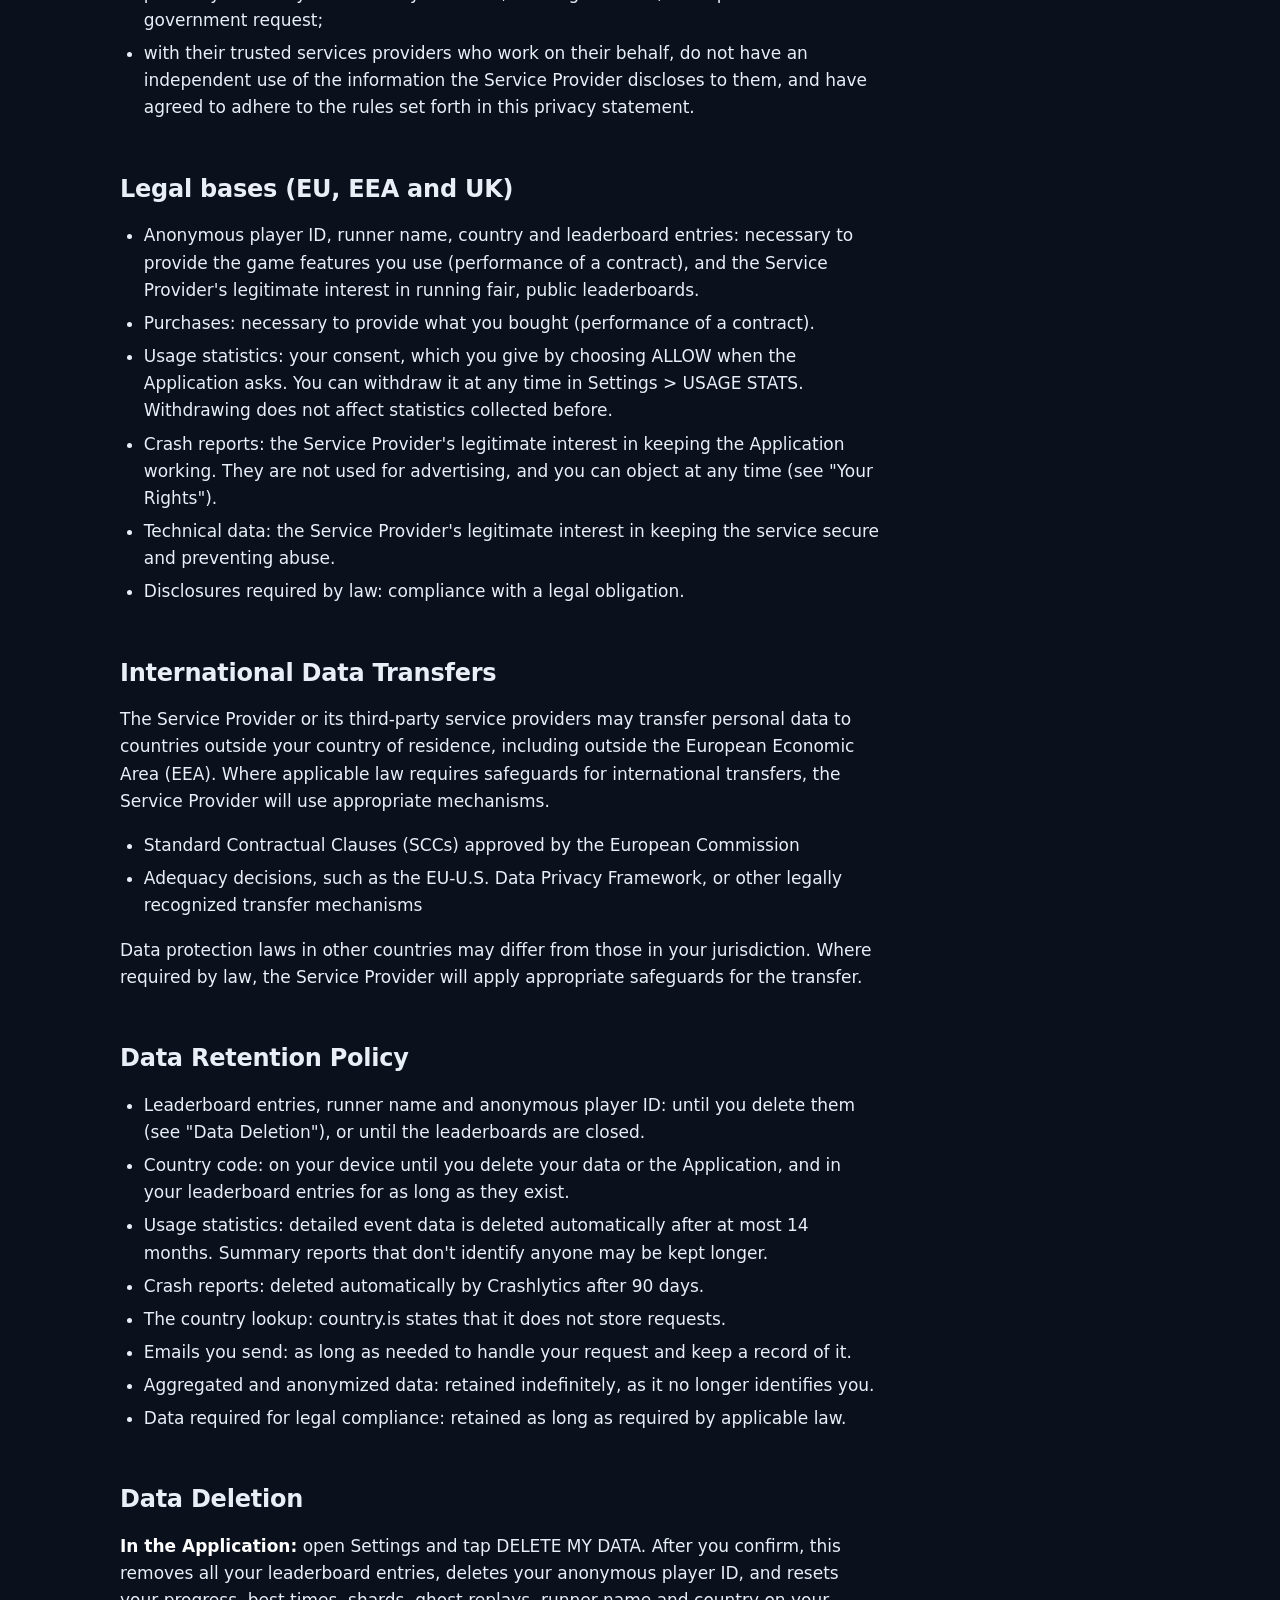
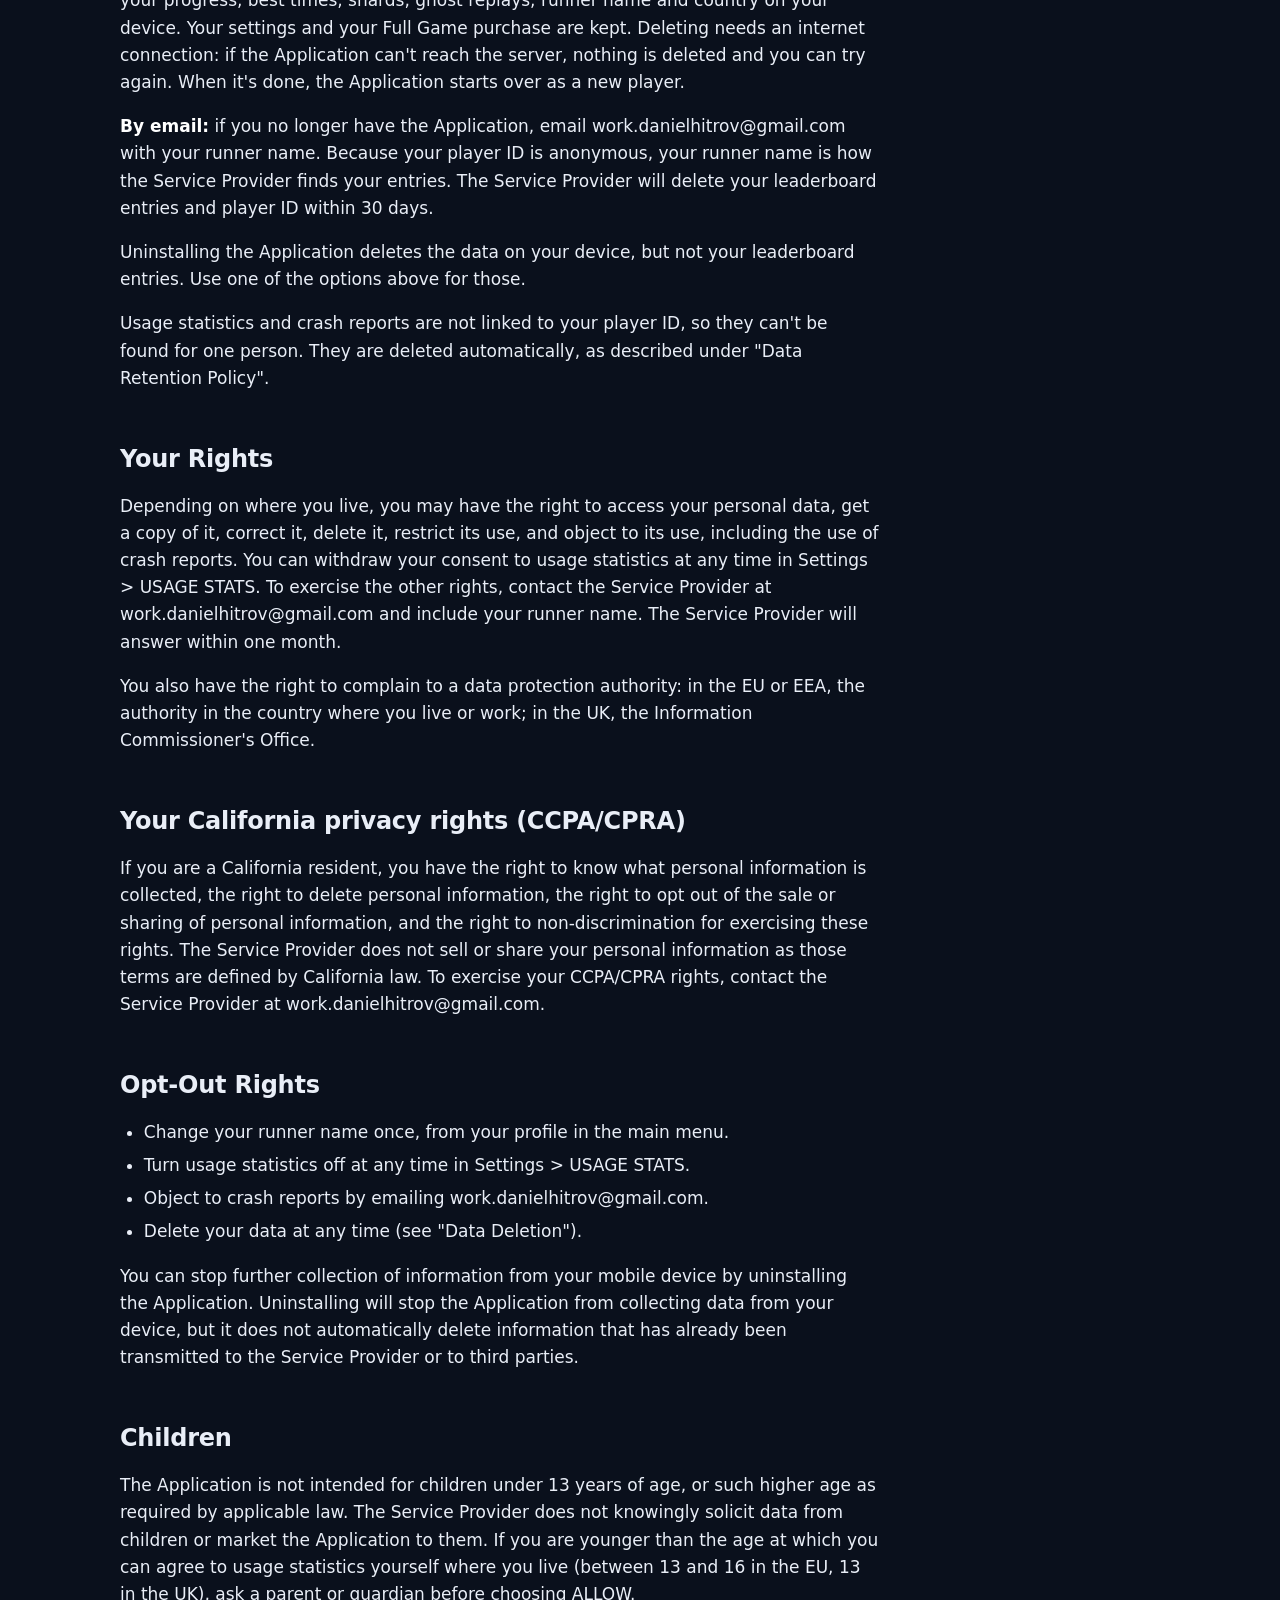
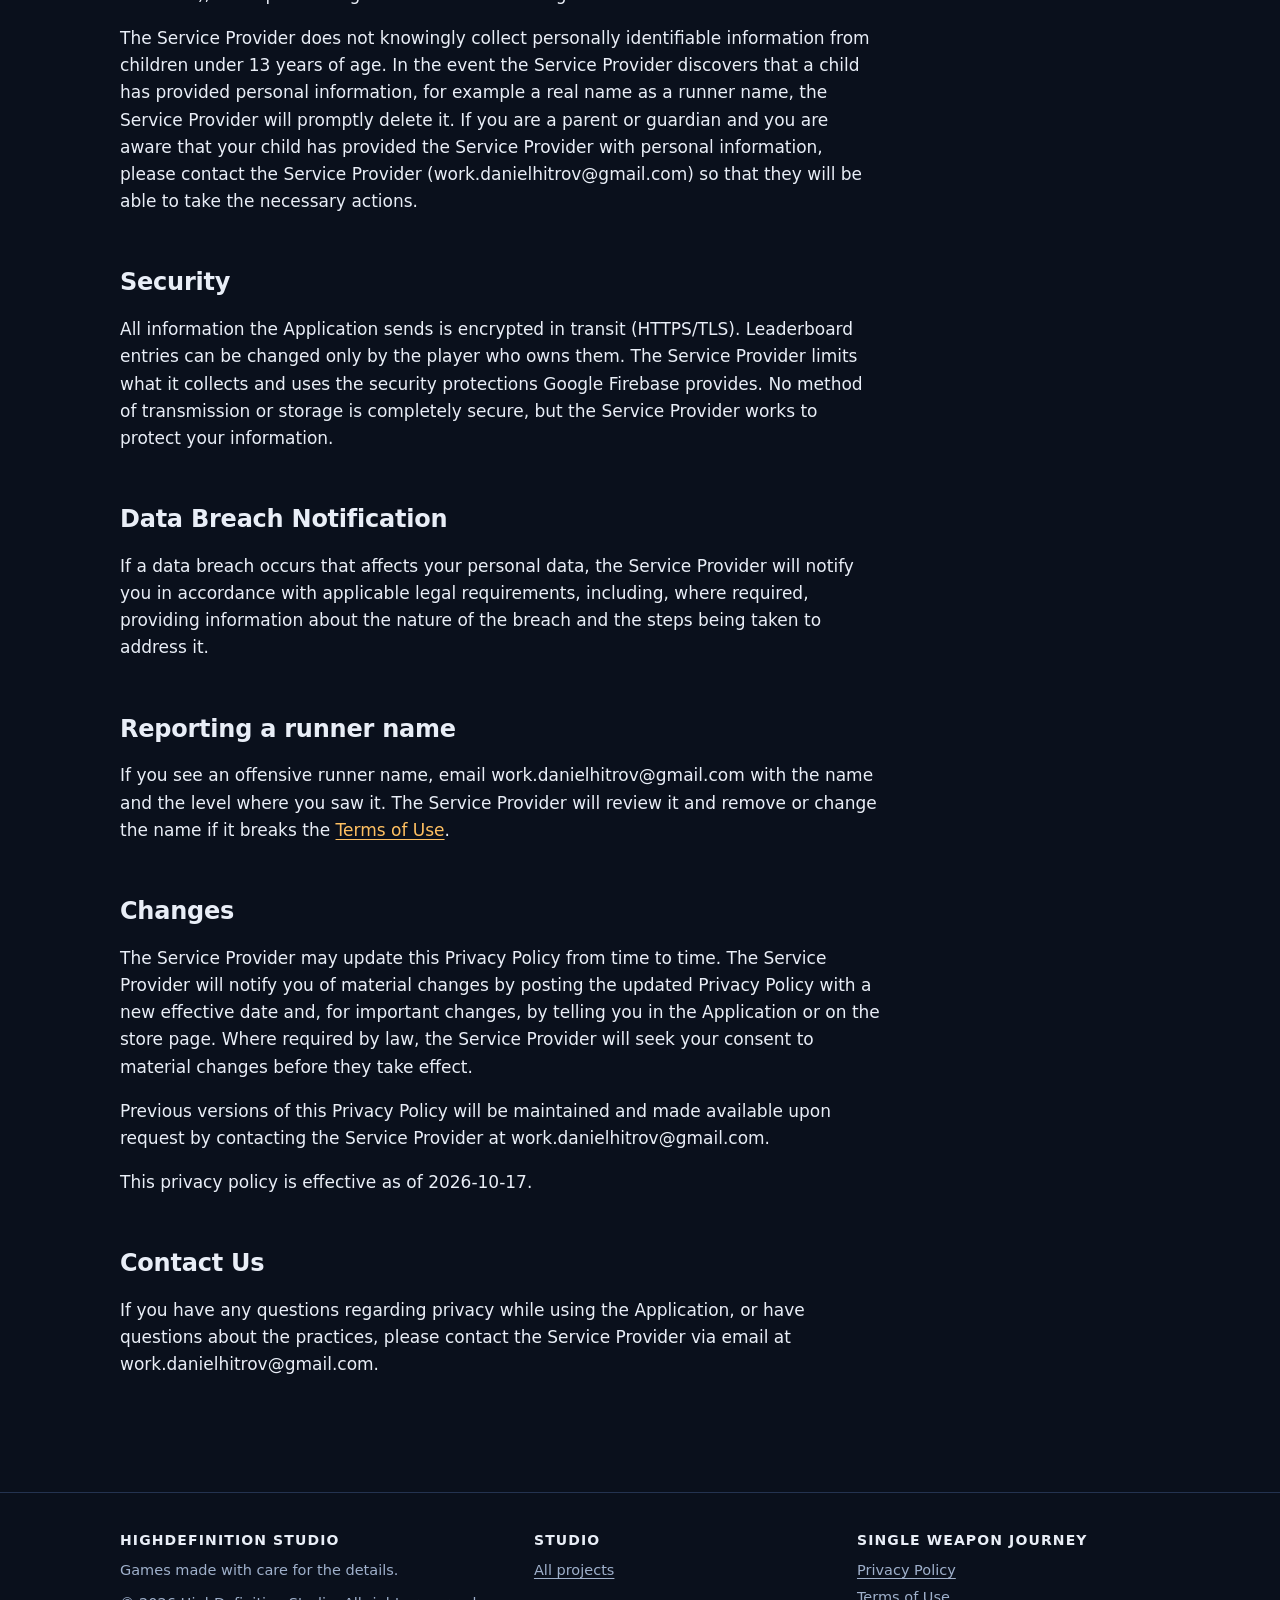
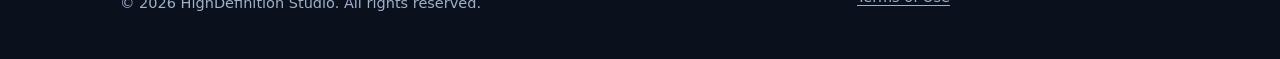
==== commit 94f31fe4: "Ask for consent before collecting usage statistics The game now asks once at first launch and has a " ====
--- a/single-weapon-journey/privacy.html
+++ b/single-weapon-journey/privacy.html
@@ -52,7 +52,7 @@
           <li>When the Application first goes online, it creates an anonymous player ID and a runner name such as <code>player_1234</code>.</li>
           <li>If you own the Full Game, your best times appear on public leaderboards together with your runner name and your country.</li>
           <li>Your country is worked out from your IP address. The Application never asks for or uses your device's GPS location.</li>
-          <li>Google Firebase runs the leaderboards and collects usage statistics and crash reports.</li>
+          <li>Google Firebase runs the leaderboards and collects crash reports. Usage statistics are collected only if you allow them, and you can change your answer at any time in Settings &gt; USAGE STATS.</li>
           <li>There are no ads. The Service Provider does not use your device's advertising ID, does not sell your information and does not track you across other apps or websites.</li>
           <li>You can delete your data at any time in the Application: Settings &gt; DELETE MY DATA.</li>
         </ul>
@@ -76,7 +76,8 @@
         <p>If you own the Full Game, each level you finish creates or updates an entry with your runner name, your country code, your best time, the date and time you set it, and which of the level's three shards you collected. Without the Full Game, your times stay on your device and are not published.</p>
 
         <h3>Usage statistics</h3>
-        <p>Collected by Google Analytics for Firebase: when the Application is first opened, sessions and how long they last, screens viewed, app and system updates, device model, operating system, language, app version, an approximate location (region or city) worked out from your IP address, and a random app-instance ID.</p>
+        <p>Usage statistics are collected only if you allow them. The first time the Application starts, it asks whether you want to share gameplay statistics; until you choose ALLOW, none are collected. You can change your answer at any time in Settings &gt; USAGE STATS.</p>
+        <p>If you allow them, they are collected by Google Analytics for Firebase: when the Application is first opened, sessions and how long they last, screens viewed, app and system updates, device model, operating system, language, app version, an approximate location (region or city) worked out from your IP address, and a random app-instance ID.</p>
         <p>The Application also records:</p>
         <ul>
           <li>when you start, leave or finish a level, which level it was, how many throws you made and how long the run took;</li>
@@ -110,7 +111,7 @@
         </ul>
 
         <h2>Cookies and similar technologies</h2>
-        <p>The Application does not use cookies, web beacons or pixels. The Firebase SDKs store random identifiers on your device (an app-instance ID and an installation ID) so that usage statistics and crash reports can be counted correctly. These identifiers are not used for advertising.</p>
+        <p>The Application does not use cookies, web beacons or pixels. The Firebase SDKs store random identifiers on your device so that crash reports and, if you allow them, usage statistics can be counted correctly: an installation ID, and an app-instance ID for usage statistics. These identifiers are not used for advertising.</p>
 
         <h2>Service providers and other third parties</h2>
         <p>The Service Provider uses these service providers to run the Application. They process information on its behalf and have their own privacy policies:</p>
@@ -132,7 +133,8 @@
         <ul>
           <li>Anonymous player ID, runner name, country and leaderboard entries: necessary to provide the game features you use (performance of a contract), and the Service Provider's legitimate interest in running fair, public leaderboards.</li>
           <li>Purchases: necessary to provide what you bought (performance of a contract).</li>
-          <li>Usage statistics and crash reports: the Service Provider's legitimate interest in keeping the Application working and improving it. They are not used for advertising, and you can object at any time (see "Your Rights").</li>
+          <li>Usage statistics: your consent, which you give by choosing ALLOW when the Application asks. You can withdraw it at any time in Settings &gt; USAGE STATS. Withdrawing does not affect statistics collected before.</li>
+          <li>Crash reports: the Service Provider's legitimate interest in keeping the Application working. They are not used for advertising, and you can object at any time (see "Your Rights").</li>
           <li>Technical data: the Service Provider's legitimate interest in keeping the service secure and preventing abuse.</li>
           <li>Disclosures required by law: compliance with a legal obligation.</li>
         </ul>
@@ -164,7 +166,7 @@
         <p>Usage statistics and crash reports are not linked to your player ID, so they can't be found for one person. They are deleted automatically, as described under "Data Retention Policy".</p>
 
         <h2>Your Rights</h2>
-        <p>Depending on where you live, you may have the right to access your personal data, get a copy of it, correct it, delete it, restrict its use, and object to its use, including the use of usage statistics and crash reports. To exercise these rights, contact the Service Provider at work.danielhitrov@gmail.com and include your runner name. The Service Provider will answer within one month.</p>
+        <p>Depending on where you live, you may have the right to access your personal data, get a copy of it, correct it, delete it, restrict its use, and object to its use, including the use of crash reports. You can withdraw your consent to usage statistics at any time in Settings &gt; USAGE STATS. To exercise the other rights, contact the Service Provider at work.danielhitrov@gmail.com and include your runner name. The Service Provider will answer within one month.</p>
         <p>You also have the right to complain to a data protection authority: in the EU or EEA, the authority in the country where you live or work; in the UK, the Information Commissioner's Office.</p>
 
         <h2>Your California privacy rights (CCPA/CPRA)</h2>
@@ -173,13 +175,14 @@
         <h2>Opt-Out Rights</h2>
         <ul>
           <li>Change your runner name once, from your profile in the main menu.</li>
-          <li>Object to usage statistics and crash reports by emailing work.danielhitrov@gmail.com.</li>
+          <li>Turn usage statistics off at any time in Settings &gt; USAGE STATS.</li>
+          <li>Object to crash reports by emailing work.danielhitrov@gmail.com.</li>
           <li>Delete your data at any time (see "Data Deletion").</li>
         </ul>
         <p>You can stop further collection of information from your mobile device by uninstalling the Application. Uninstalling will stop the Application from collecting data from your device, but it does not automatically delete information that has already been transmitted to the Service Provider or to third parties.</p>
 
         <h2>Children</h2>
-        <p>The Application is not intended for children under 13 years of age, or such higher age as required by applicable law. The Service Provider does not knowingly solicit data from children or market the Application to them.</p>
+        <p>The Application is not intended for children under 13 years of age, or such higher age as required by applicable law. The Service Provider does not knowingly solicit data from children or market the Application to them. If you are younger than the age at which you can agree to usage statistics yourself where you live (between 13 and 16 in the EU, 13 in the UK), ask a parent or guardian before choosing ALLOW.</p>
         <p>The Service Provider does not knowingly collect personally identifiable information from children under 13 years of age. In the event the Service Provider discovers that a child has provided personal information, for example a real name as a runner name, the Service Provider will promptly delete it. If you are a parent or guardian and you are aware that your child has provided the Service Provider with personal information, please contact the Service Provider (work.danielhitrov@gmail.com) so that they will be able to take the necessary actions.</p>
 
         <h2>Security</h2>
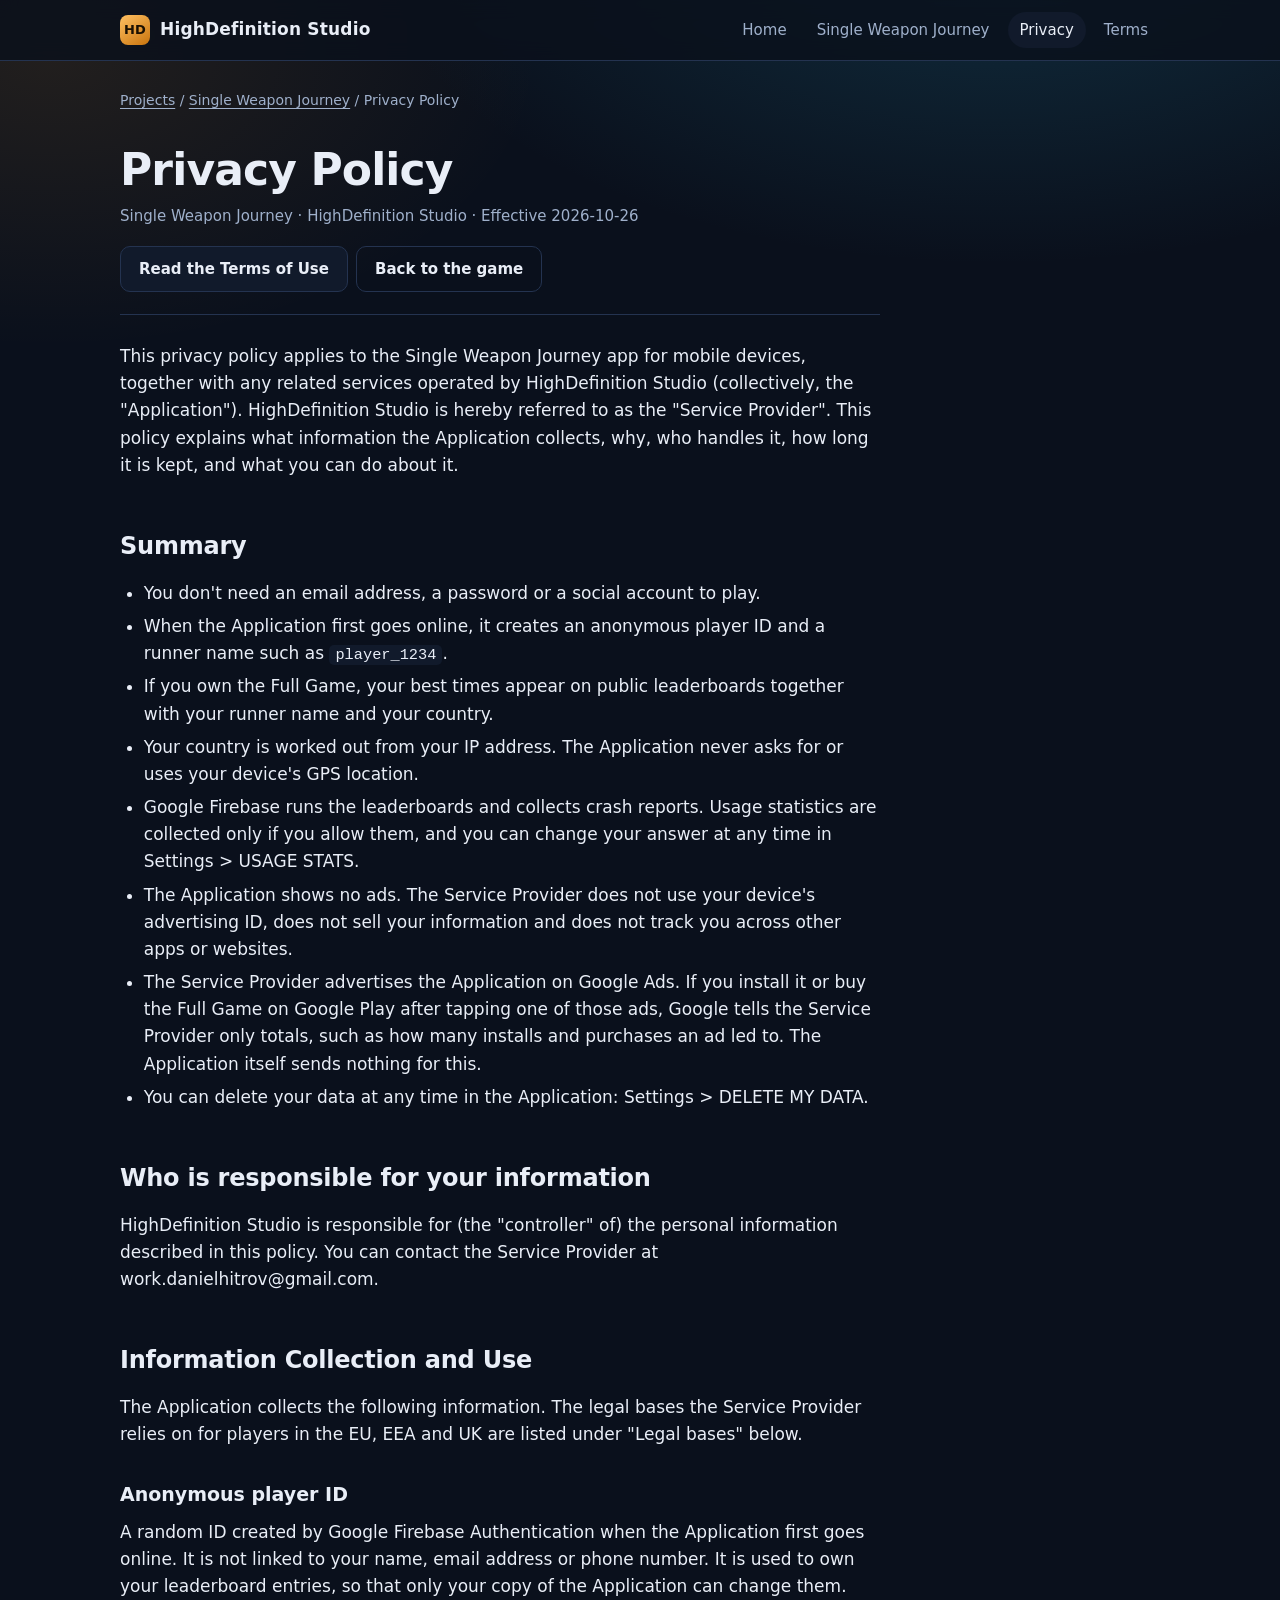
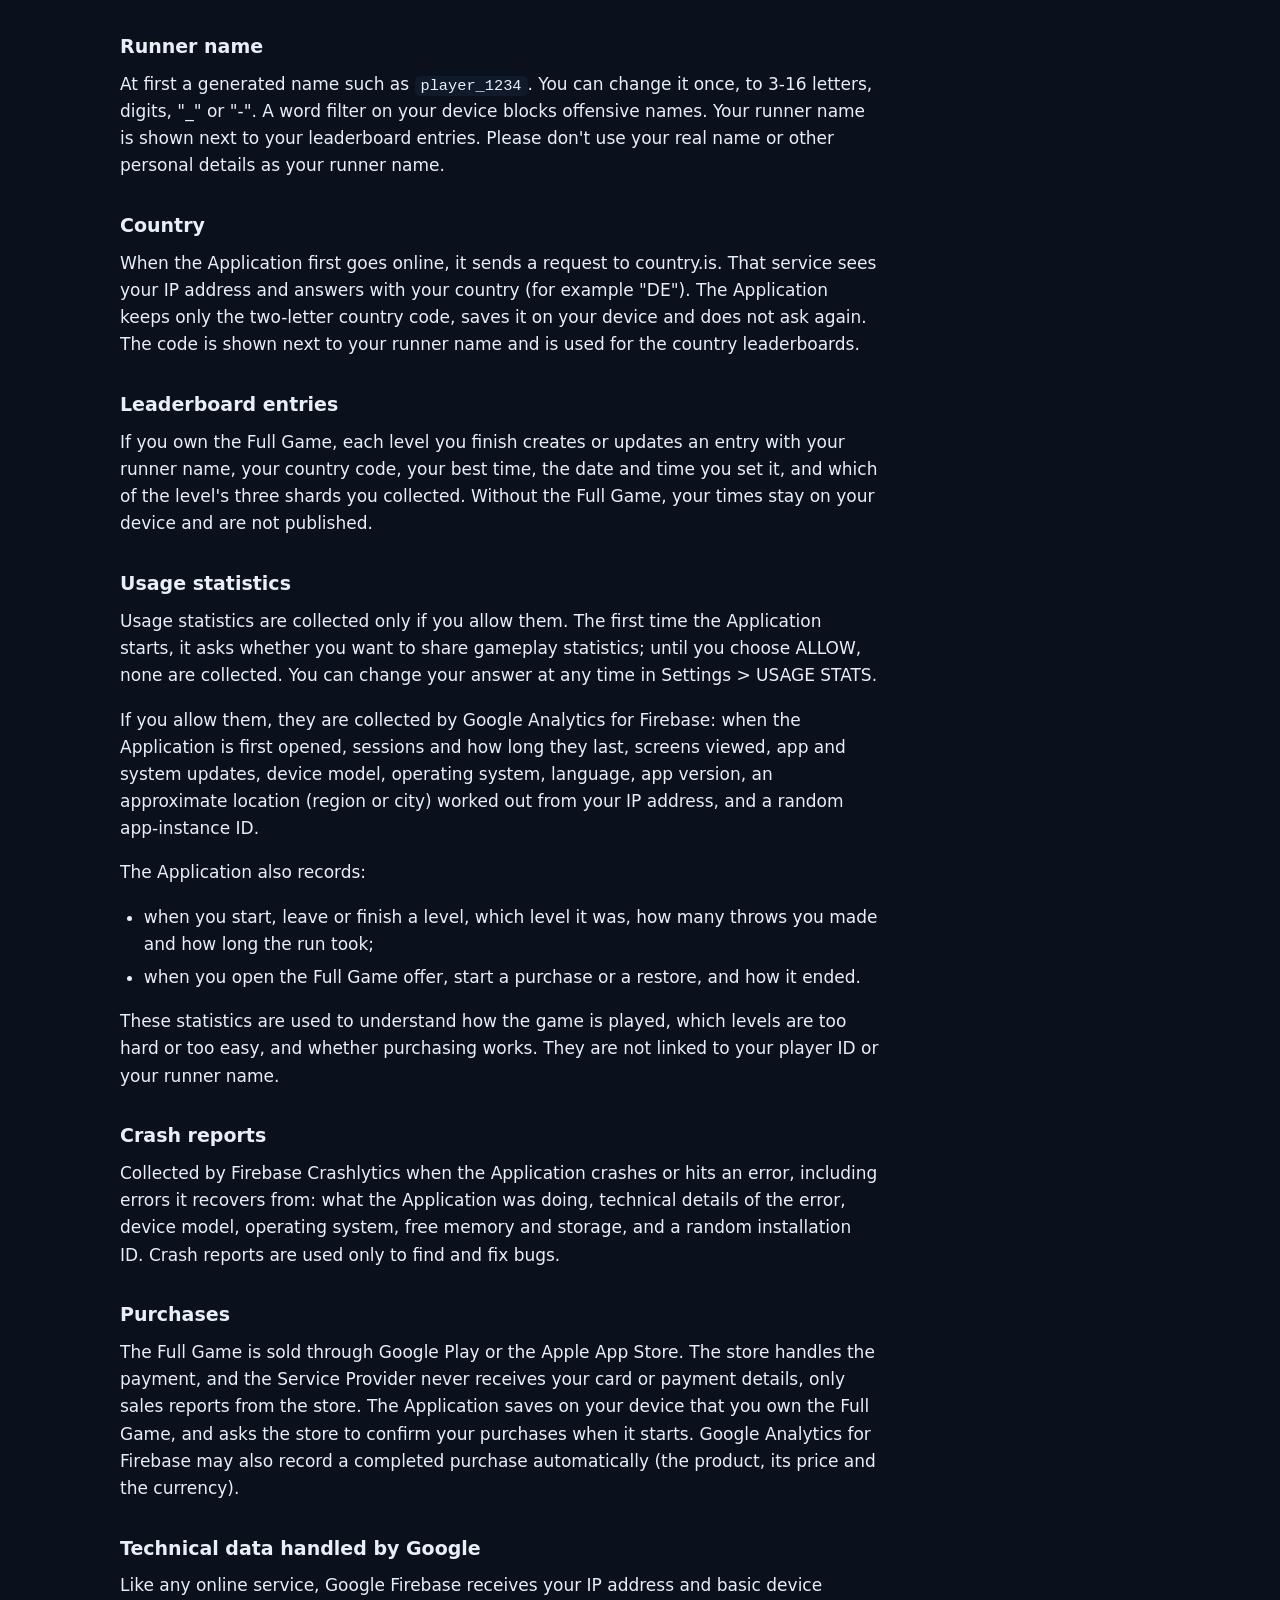
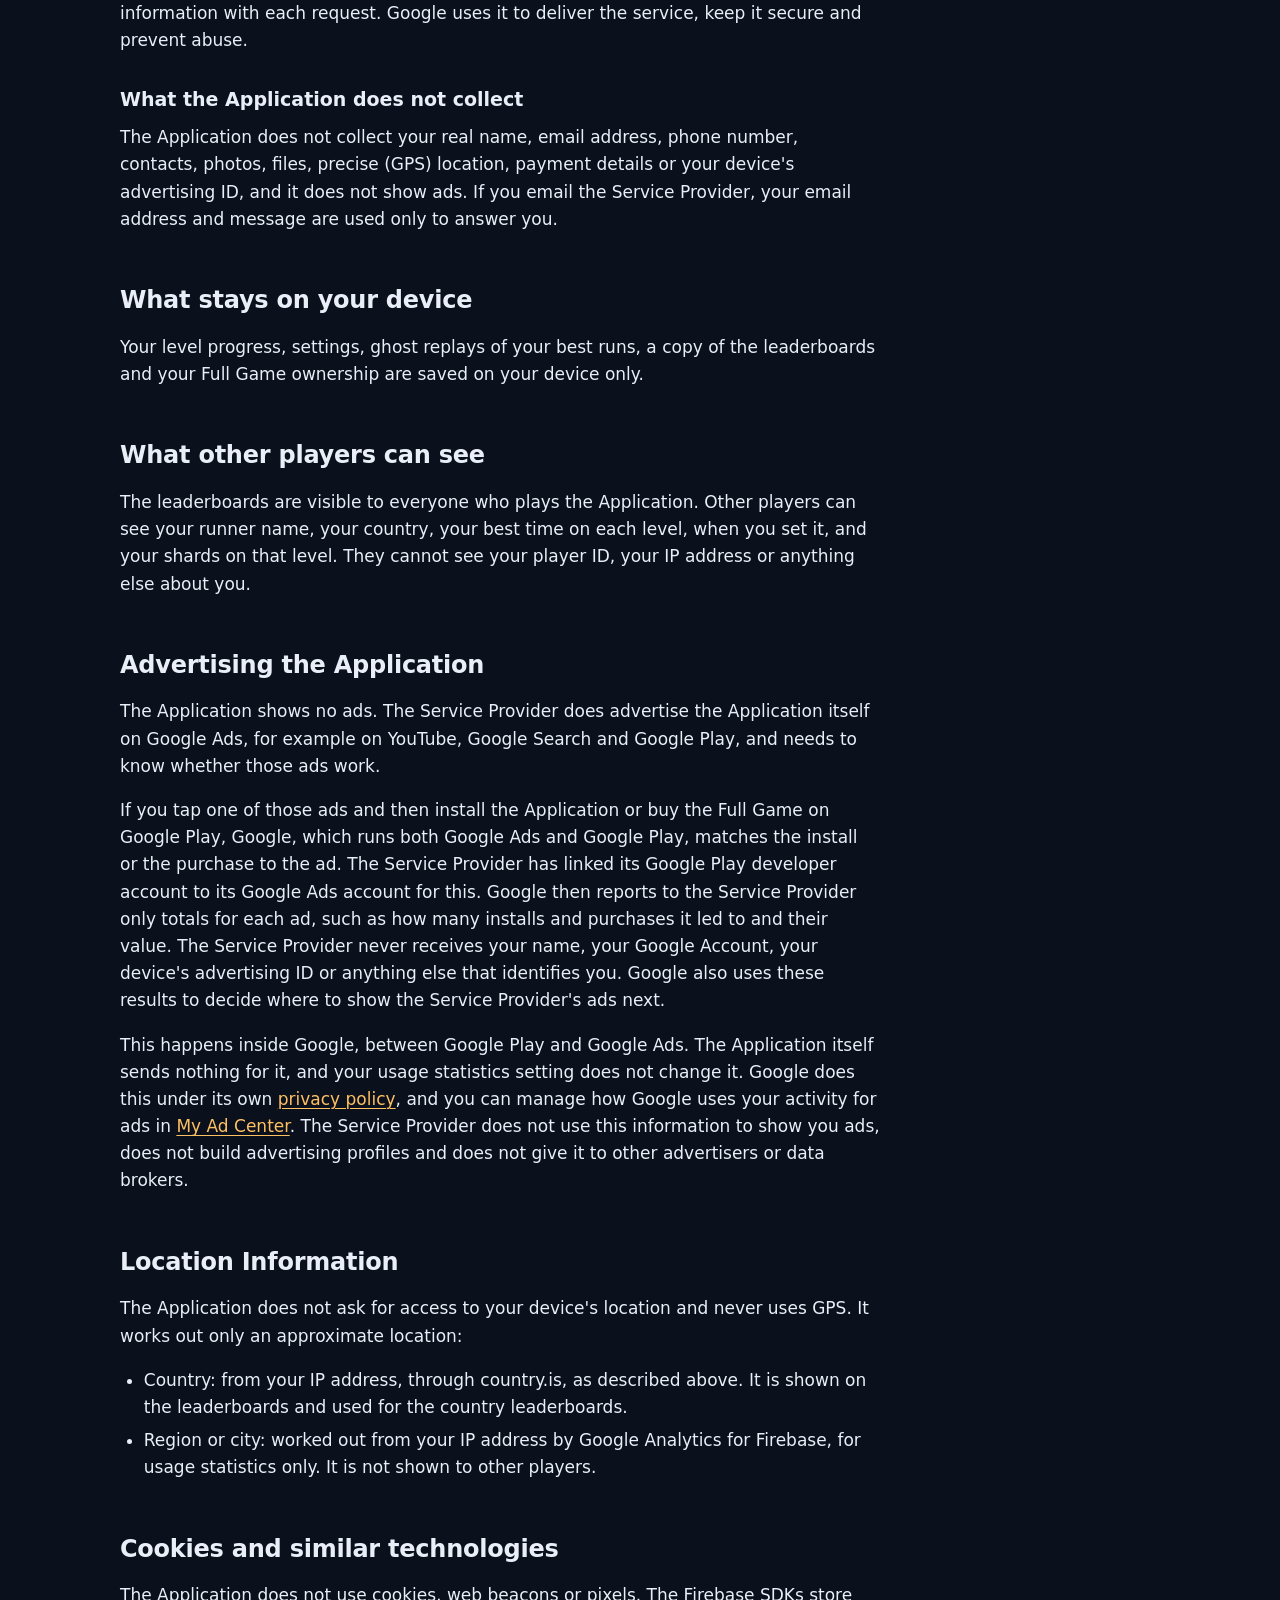
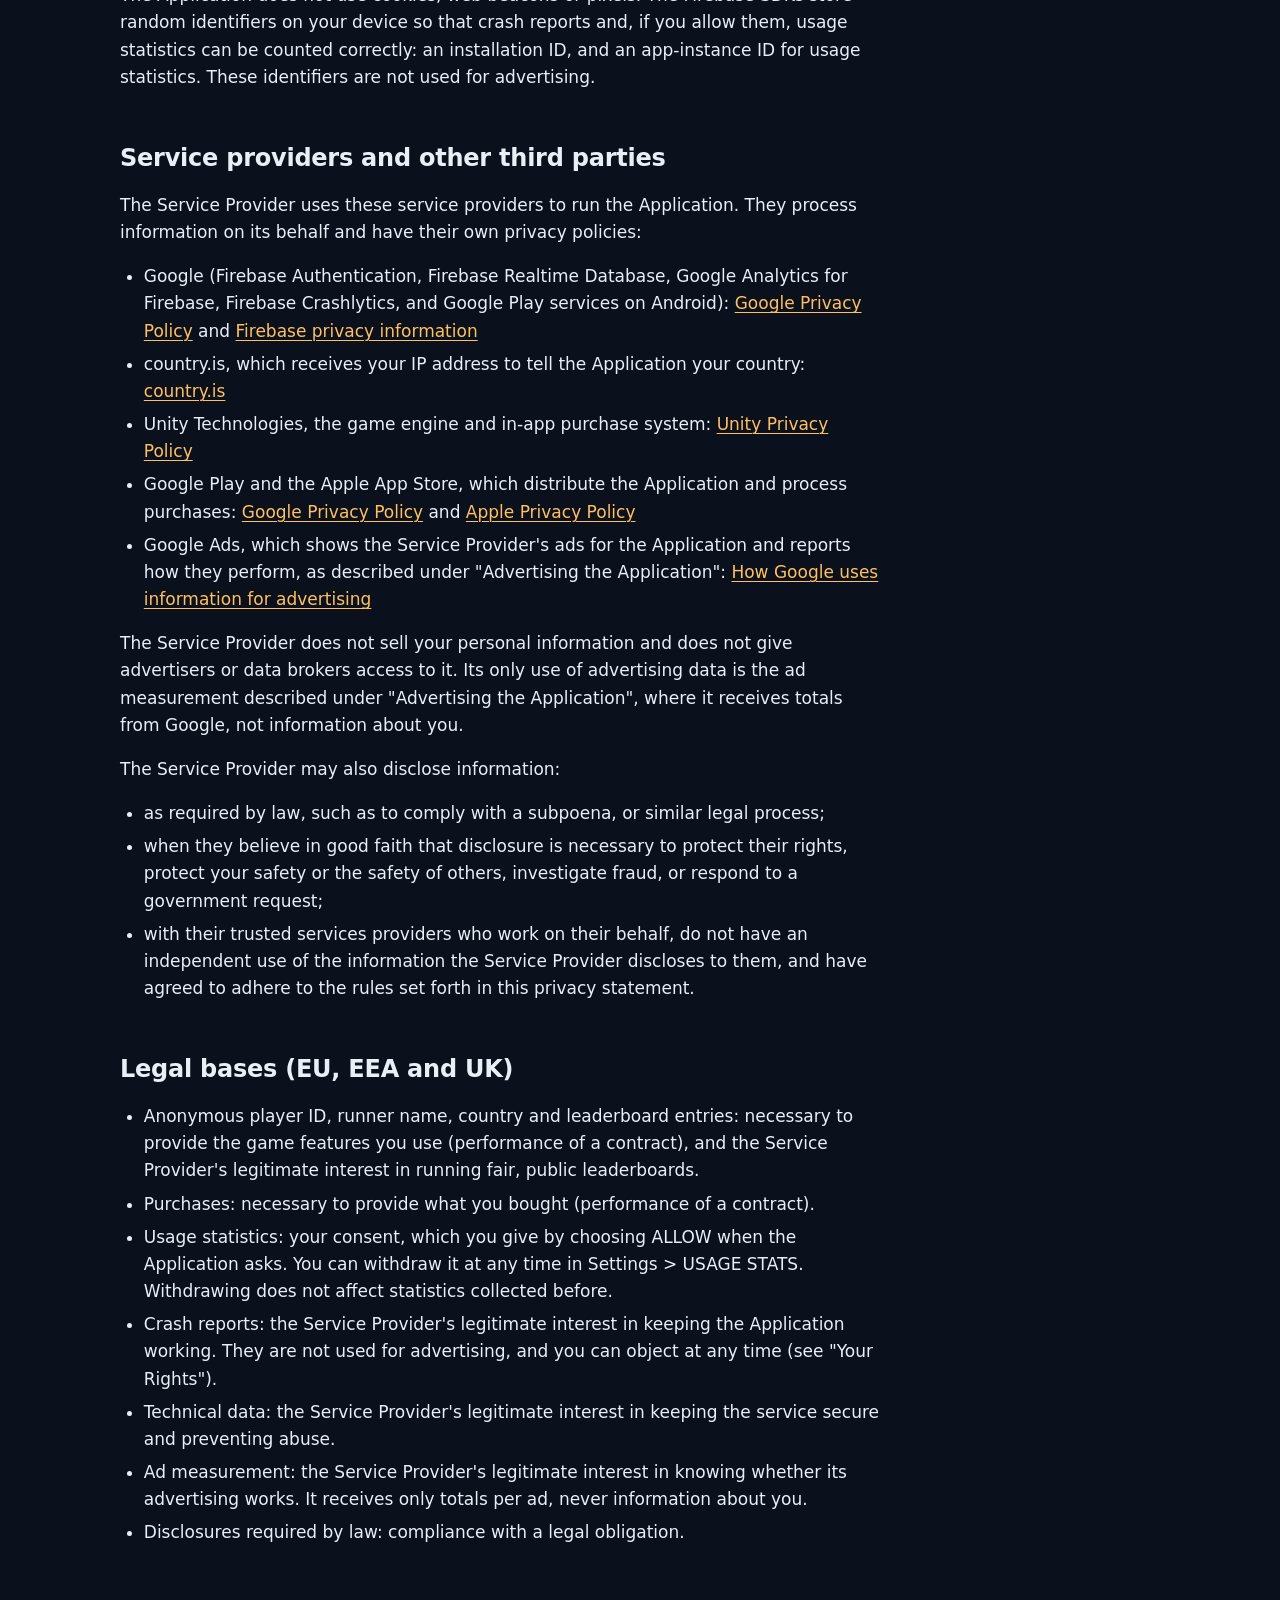
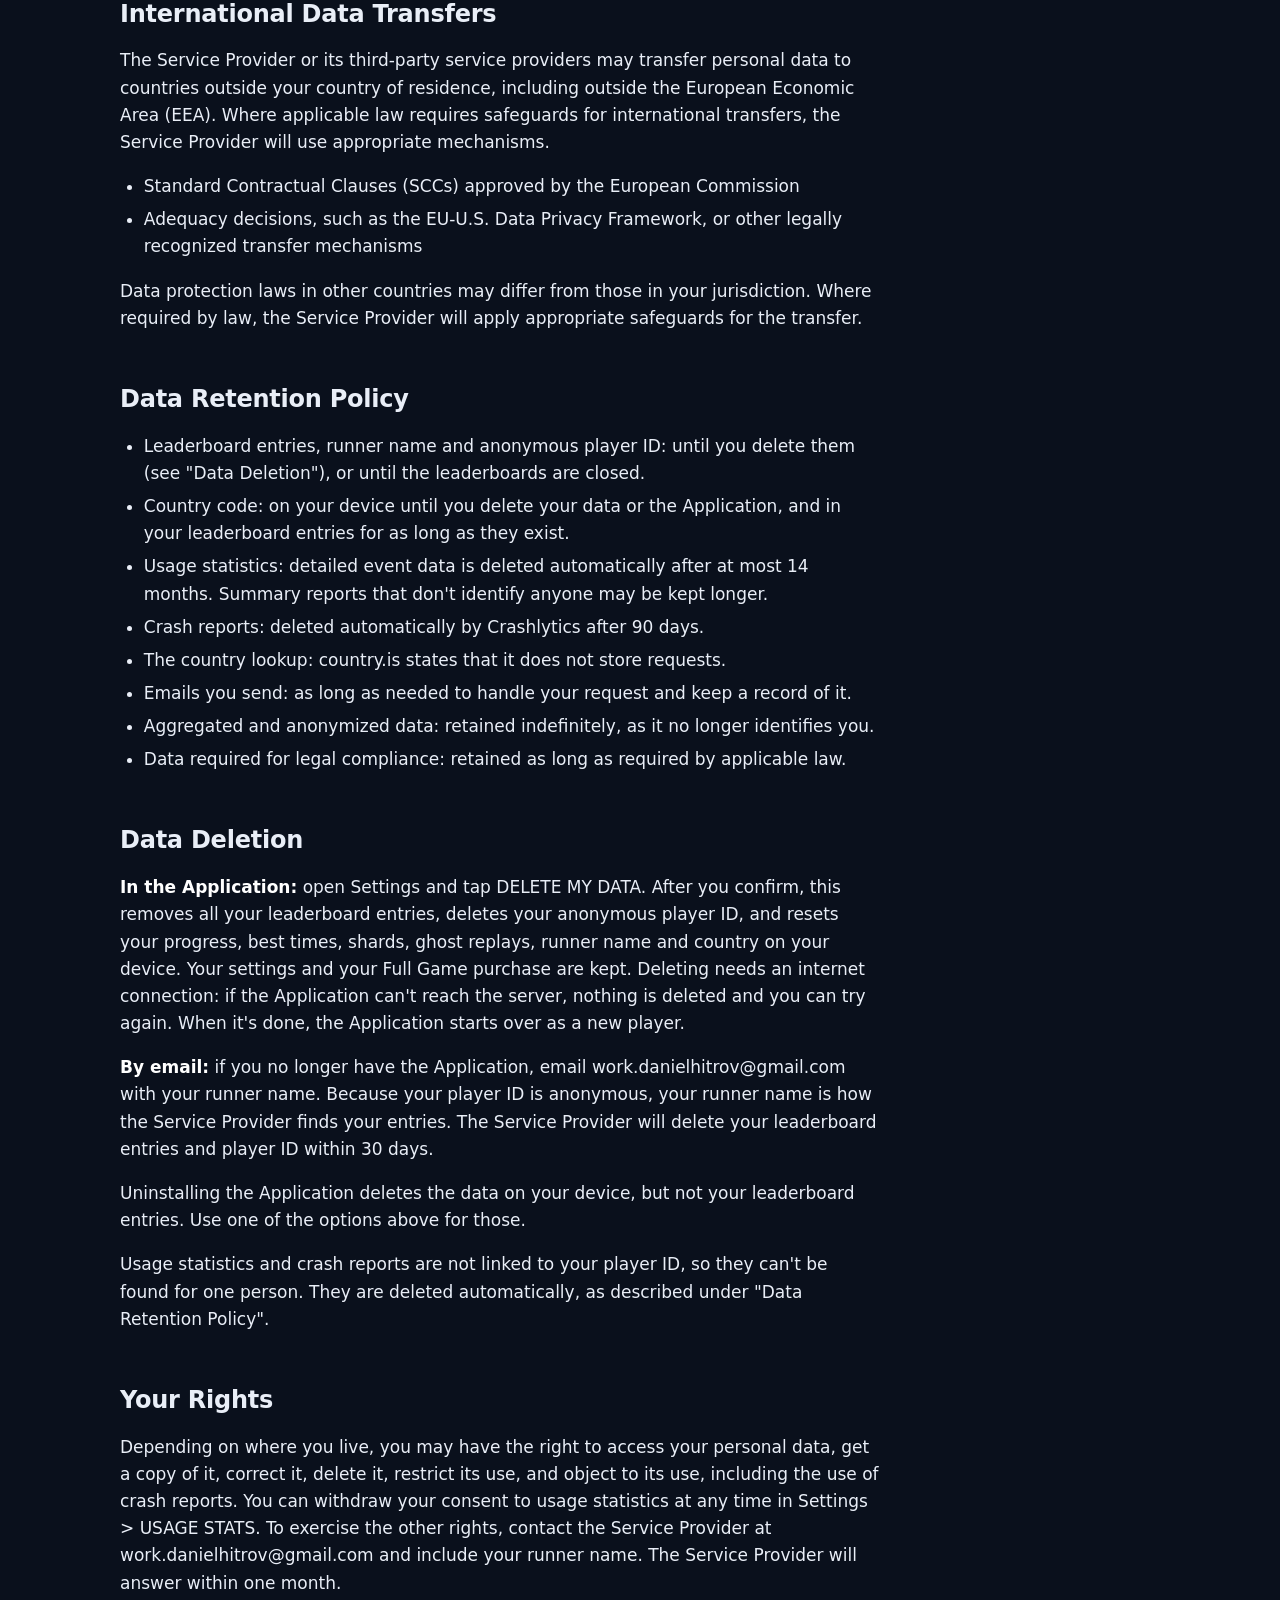
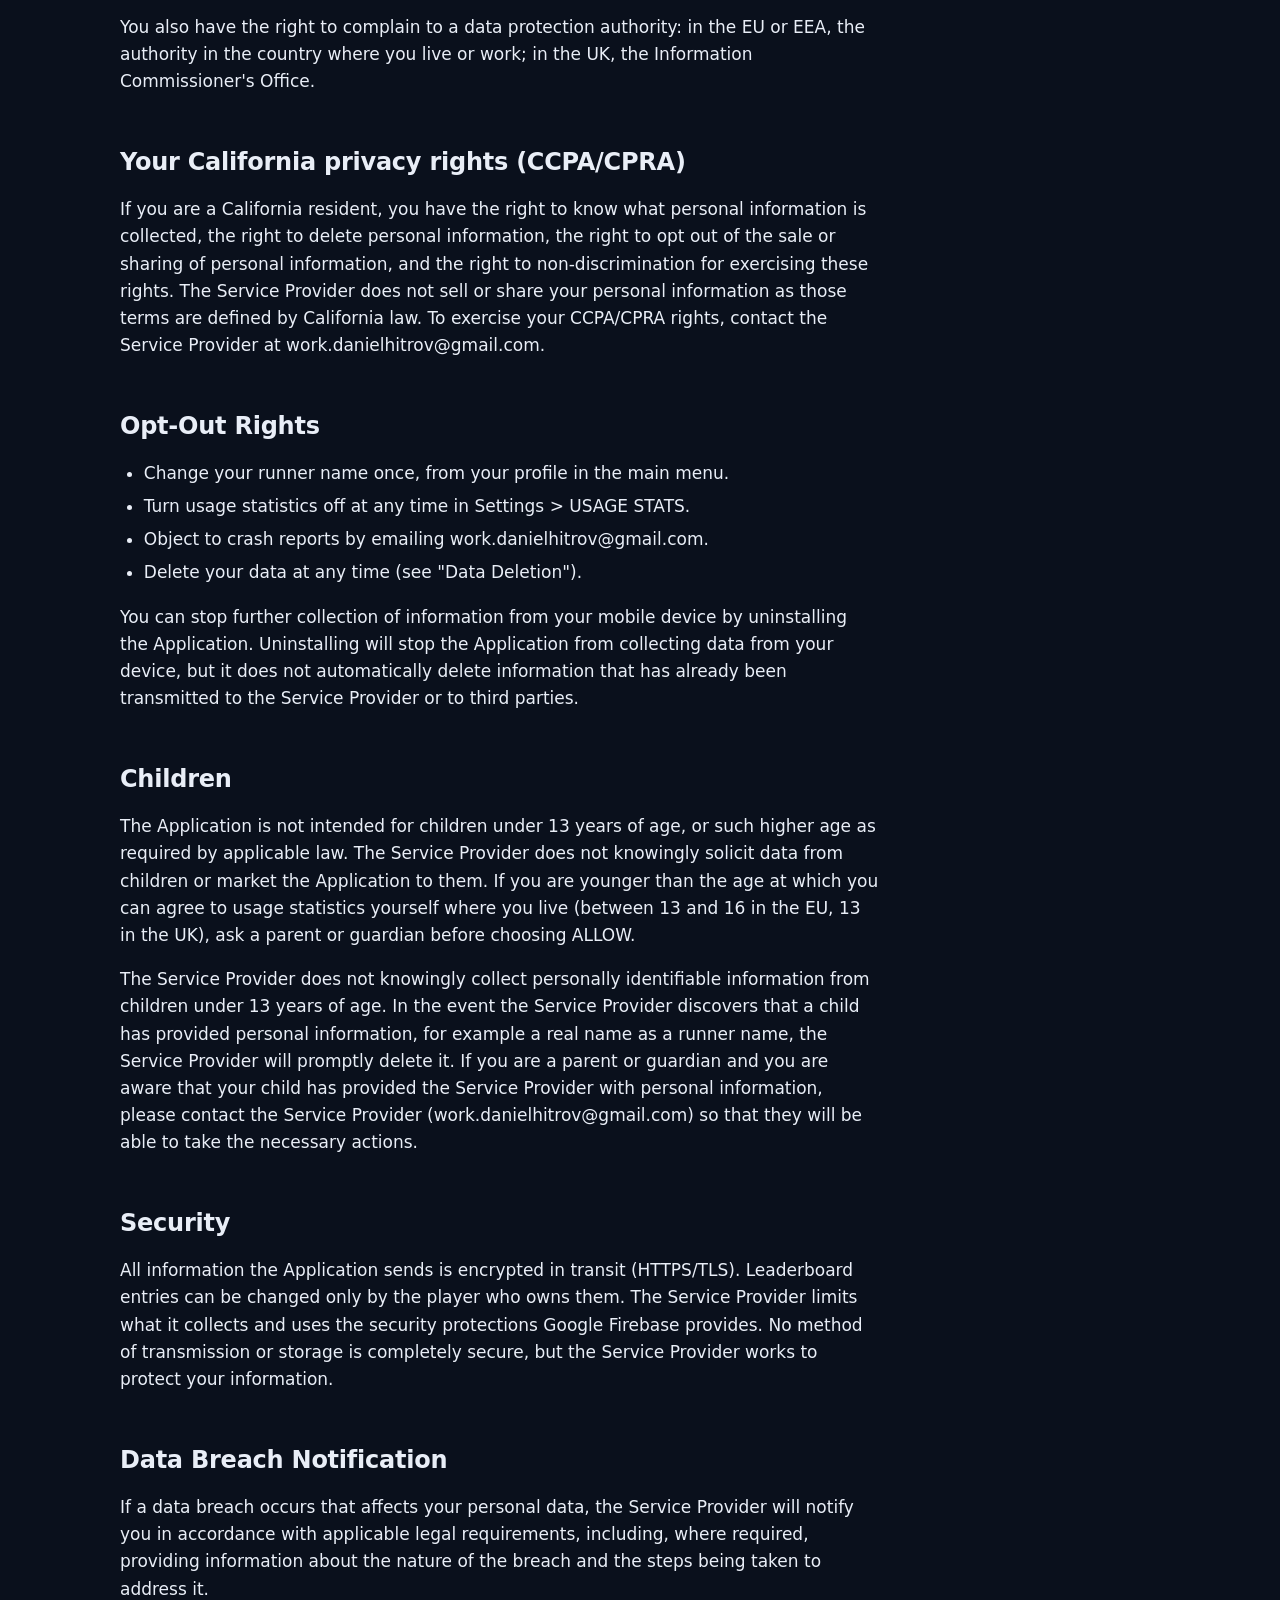
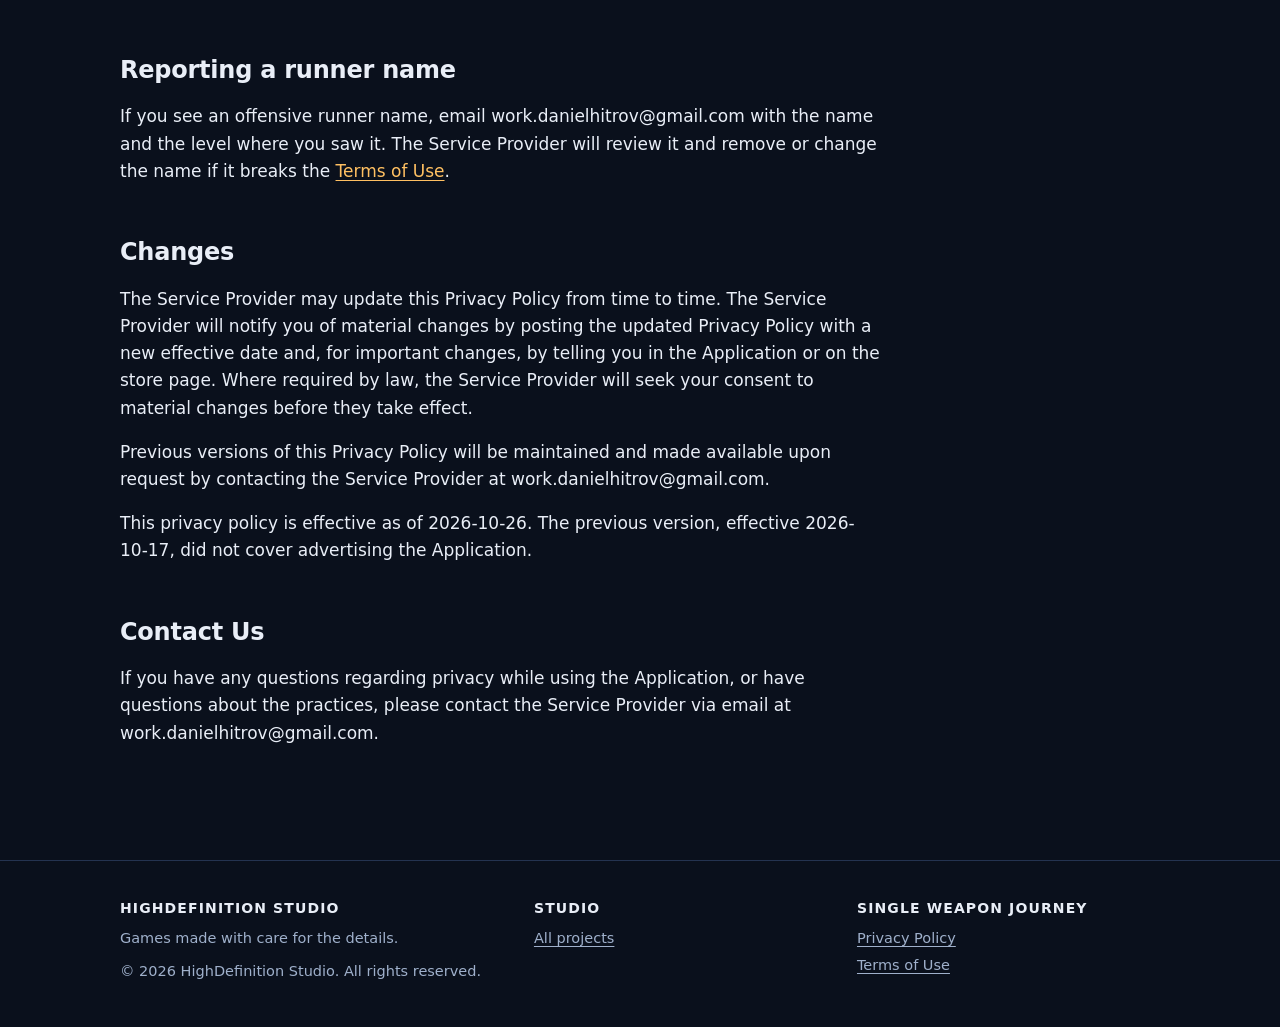
==== commit c687ec81: "Cover advertising the game on Google Ads in the privacy policy Single Weapon Journey will be adverti" ====
--- a/single-weapon-journey/privacy.html
+++ b/single-weapon-journey/privacy.html
@@ -33,7 +33,7 @@
     <article class="doc">
       <header class="doc-head">
         <h1>Privacy Policy</h1>
-        <p class="meta">Single Weapon Journey &middot; HighDefinition Studio &middot; Effective 2026-10-17</p>
+        <p class="meta">Single Weapon Journey &middot; HighDefinition Studio &middot; Effective 2026-10-26</p>
         <div class="doc-switch">
           <a class="btn" href="terms.html">Read the Terms of Use</a>
           <a class="btn quiet" href="index.html">Back to the game</a>
@@ -53,7 +53,8 @@
           <li>If you own the Full Game, your best times appear on public leaderboards together with your runner name and your country.</li>
           <li>Your country is worked out from your IP address. The Application never asks for or uses your device's GPS location.</li>
           <li>Google Firebase runs the leaderboards and collects crash reports. Usage statistics are collected only if you allow them, and you can change your answer at any time in Settings &gt; USAGE STATS.</li>
-          <li>There are no ads. The Service Provider does not use your device's advertising ID, does not sell your information and does not track you across other apps or websites.</li>
+          <li>The Application shows no ads. The Service Provider does not use your device's advertising ID, does not sell your information and does not track you across other apps or websites.</li>
+          <li>The Service Provider advertises the Application on Google Ads. If you install it or buy the Full Game on Google Play after tapping one of those ads, Google tells the Service Provider only totals, such as how many installs and purchases an ad led to. The Application itself sends nothing for this.</li>
           <li>You can delete your data at any time in the Application: Settings &gt; DELETE MY DATA.</li>
         </ul>
 
@@ -103,6 +104,11 @@
         <h2>What other players can see</h2>
         <p>The leaderboards are visible to everyone who plays the Application. Other players can see your runner name, your country, your best time on each level, when you set it, and your shards on that level. They cannot see your player ID, your IP address or anything else about you.</p>
 
+        <h2>Advertising the Application</h2>
+        <p>The Application shows no ads. The Service Provider does advertise the Application itself on Google Ads, for example on YouTube, Google Search and Google Play, and needs to know whether those ads work.</p>
+        <p>If you tap one of those ads and then install the Application or buy the Full Game on Google Play, Google, which runs both Google Ads and Google Play, matches the install or the purchase to the ad. The Service Provider has linked its Google Play developer account to its Google Ads account for this. Google then reports to the Service Provider only totals for each ad, such as how many installs and purchases it led to and their value. The Service Provider never receives your name, your Google Account, your device's advertising ID or anything else that identifies you. Google also uses these results to decide where to show the Service Provider's ads next.</p>
+        <p>This happens inside Google, between Google Play and Google Ads. The Application itself sends nothing for it, and your usage statistics setting does not change it. Google does this under its own <a href="https://policies.google.com/privacy" target="_blank" rel="noopener noreferrer">privacy policy</a>, and you can manage how Google uses your activity for ads in <a href="https://myadcenter.google.com/" target="_blank" rel="noopener noreferrer">My Ad Center</a>. The Service Provider does not use this information to show you ads, does not build advertising profiles and does not give it to other advertisers or data brokers.</p>
+
         <h2>Location Information</h2>
         <p>The Application does not ask for access to your device's location and never uses GPS. It works out only an approximate location:</p>
         <ul>
@@ -120,8 +126,9 @@
           <li>country.is, which receives your IP address to tell the Application your country: <a href="https://country.is/" target="_blank" rel="noopener noreferrer">country.is</a></li>
           <li>Unity Technologies, the game engine and in-app purchase system: <a href="https://unity3d.com/legal/privacy-policy" target="_blank" rel="noopener noreferrer">Unity Privacy Policy</a></li>
           <li>Google Play and the Apple App Store, which distribute the Application and process purchases: <a href="https://policies.google.com/privacy" target="_blank" rel="noopener noreferrer">Google Privacy Policy</a> and <a href="https://www.apple.com/legal/privacy/" target="_blank" rel="noopener noreferrer">Apple Privacy Policy</a></li>
-        </ul>
-        <p>The Service Provider does not sell your personal information, does not share it for advertising, and does not give advertisers or data brokers access to it.</p>
+          <li>Google Ads, which shows the Service Provider's ads for the Application and reports how they perform, as described under "Advertising the Application": <a href="https://policies.google.com/technologies/ads" target="_blank" rel="noopener noreferrer">How Google uses information for advertising</a></li>
+        </ul>
+        <p>The Service Provider does not sell your personal information and does not give advertisers or data brokers access to it. Its only use of advertising data is the ad measurement described under "Advertising the Application", where it receives totals from Google, not information about you.</p>
         <p>The Service Provider may also disclose information:</p>
         <ul>
           <li>as required by law, such as to comply with a subpoena, or similar legal process;</li>
@@ -136,6 +143,7 @@
           <li>Usage statistics: your consent, which you give by choosing ALLOW when the Application asks. You can withdraw it at any time in Settings &gt; USAGE STATS. Withdrawing does not affect statistics collected before.</li>
           <li>Crash reports: the Service Provider's legitimate interest in keeping the Application working. They are not used for advertising, and you can object at any time (see "Your Rights").</li>
           <li>Technical data: the Service Provider's legitimate interest in keeping the service secure and preventing abuse.</li>
+          <li>Ad measurement: the Service Provider's legitimate interest in knowing whether its advertising works. It receives only totals per ad, never information about you.</li>
           <li>Disclosures required by law: compliance with a legal obligation.</li>
         </ul>
 
@@ -197,7 +205,7 @@
         <h2>Changes</h2>
         <p>The Service Provider may update this Privacy Policy from time to time. The Service Provider will notify you of material changes by posting the updated Privacy Policy with a new effective date and, for important changes, by telling you in the Application or on the store page. Where required by law, the Service Provider will seek your consent to material changes before they take effect.</p>
         <p>Previous versions of this Privacy Policy will be maintained and made available upon request by contacting the Service Provider at work.danielhitrov@gmail.com.</p>
-        <p>This privacy policy is effective as of 2026-10-17.</p>
+        <p>This privacy policy is effective as of 2026-10-26. The previous version, effective 2026-10-17, did not cover advertising the Application.</p>
 
         <h2>Contact Us</h2>
         <p>If you have any questions regarding privacy while using the Application, or have questions about the practices, please contact the Service Provider via email at work.danielhitrov@gmail.com.</p>
